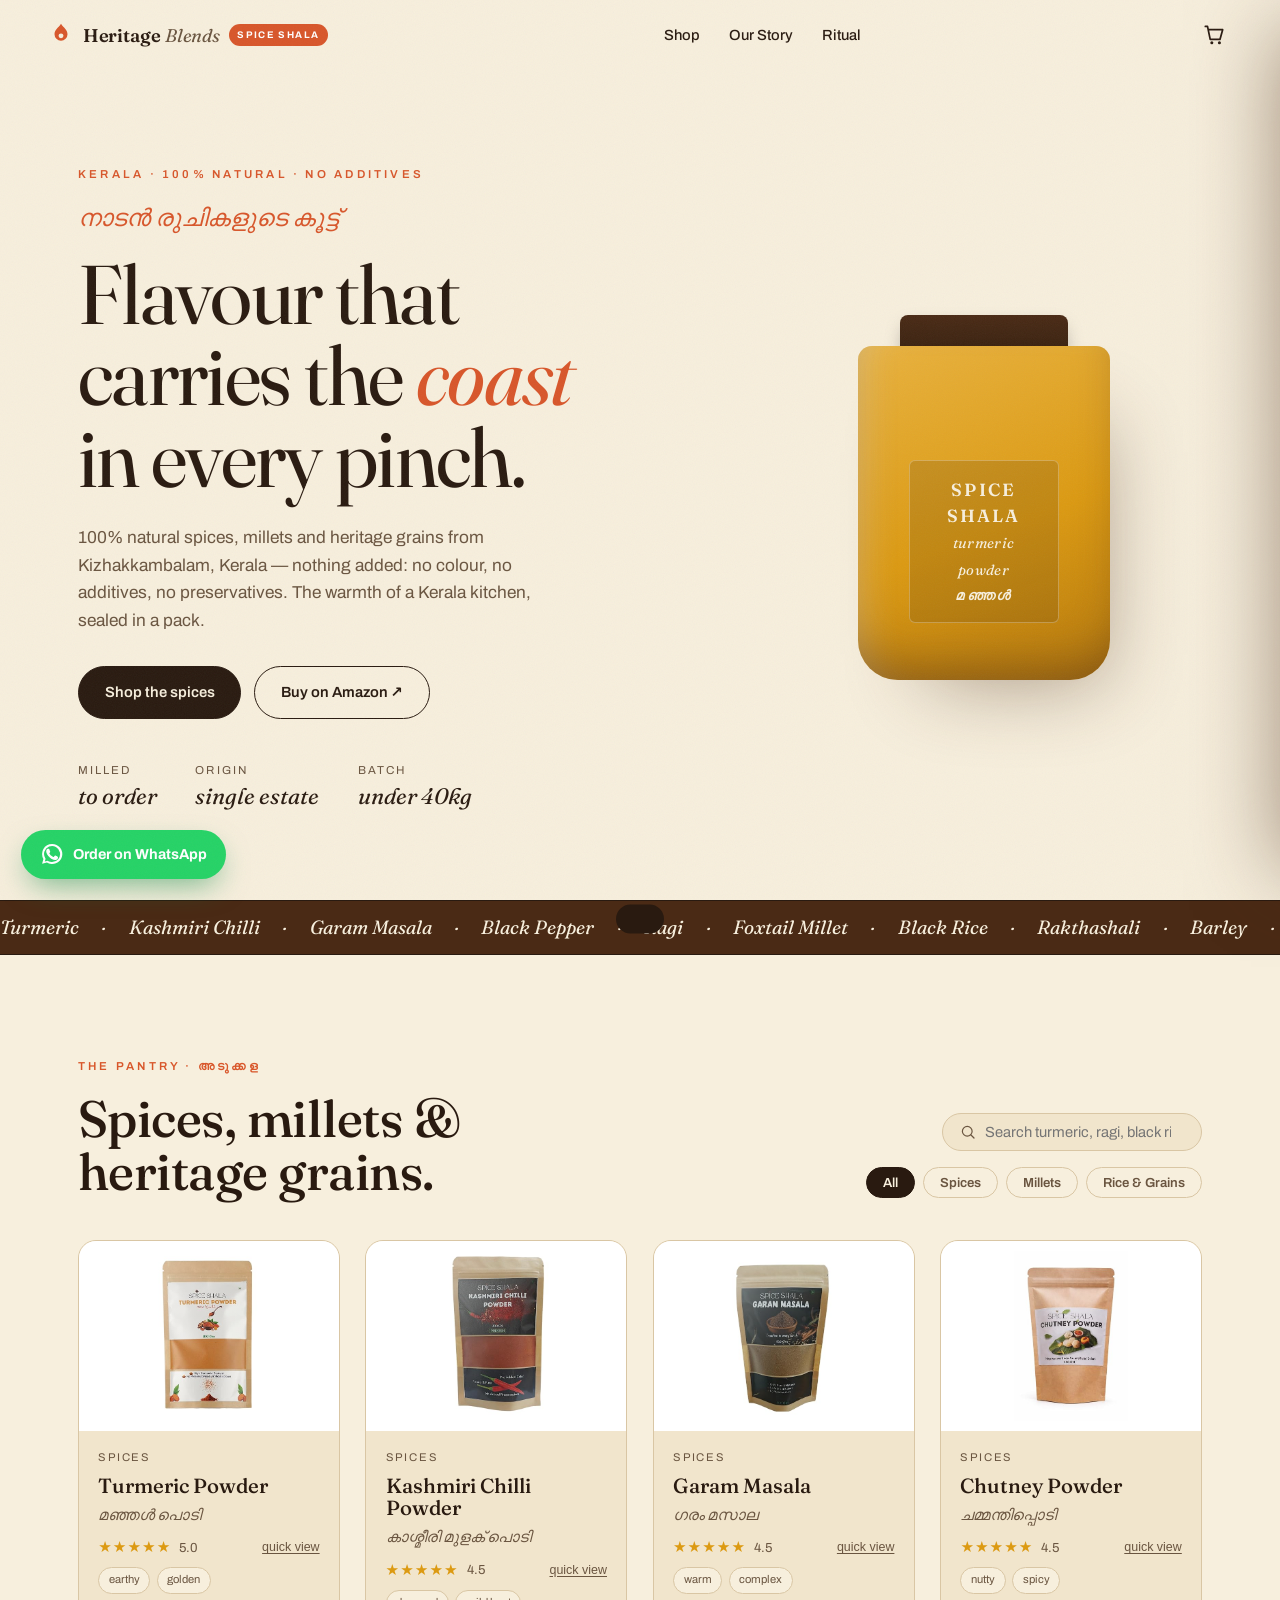
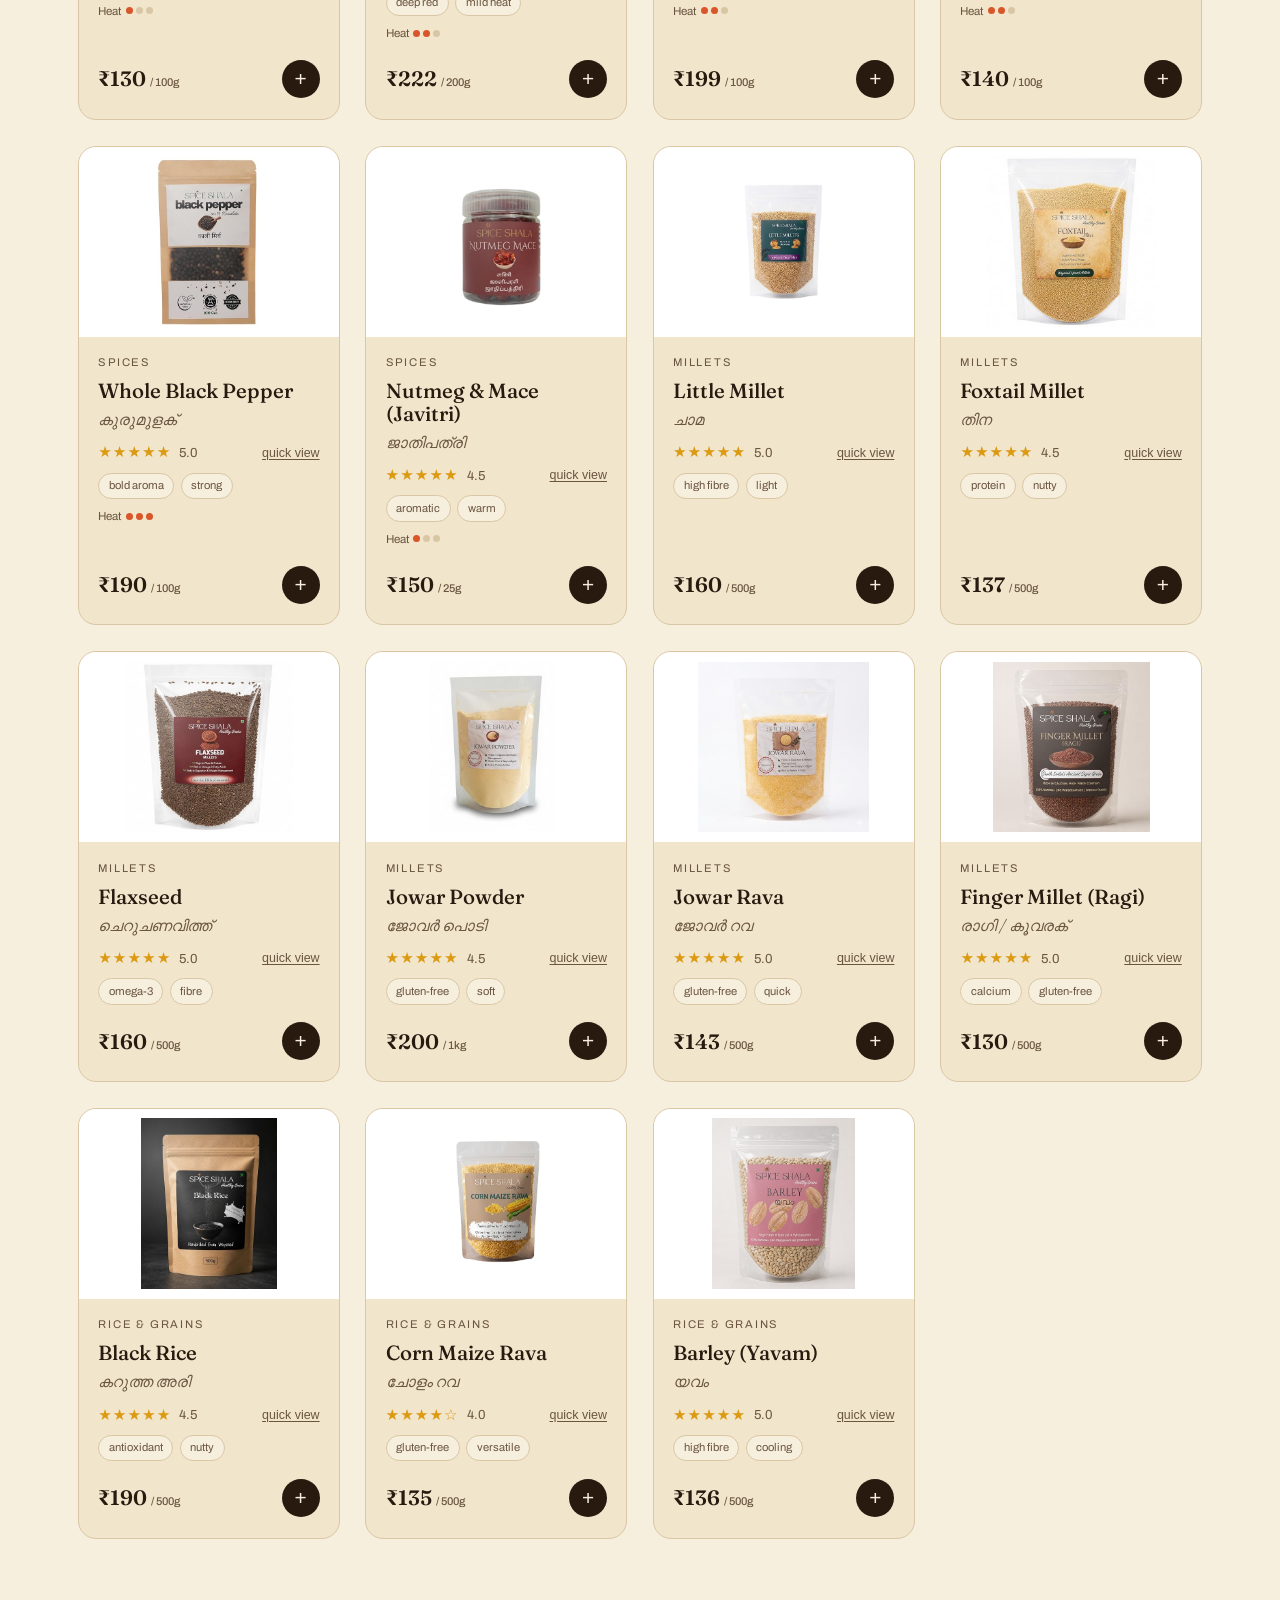
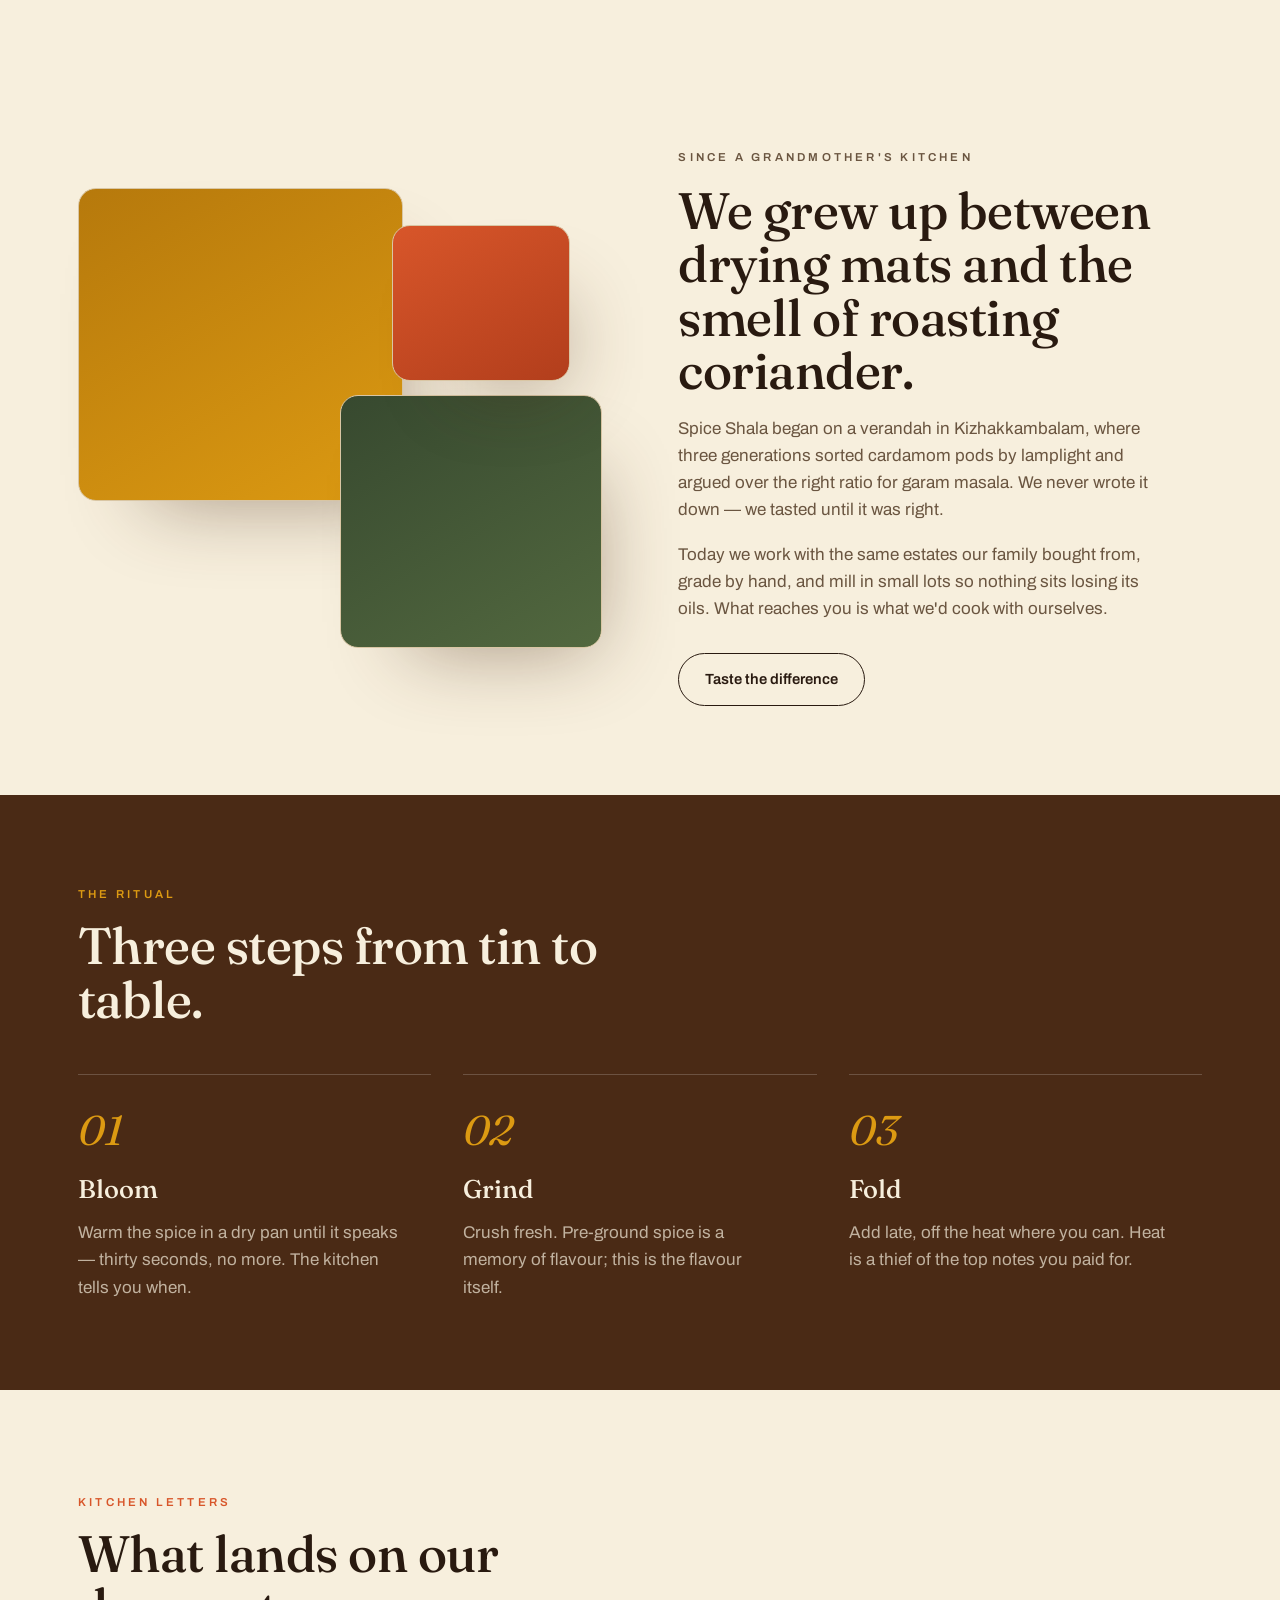
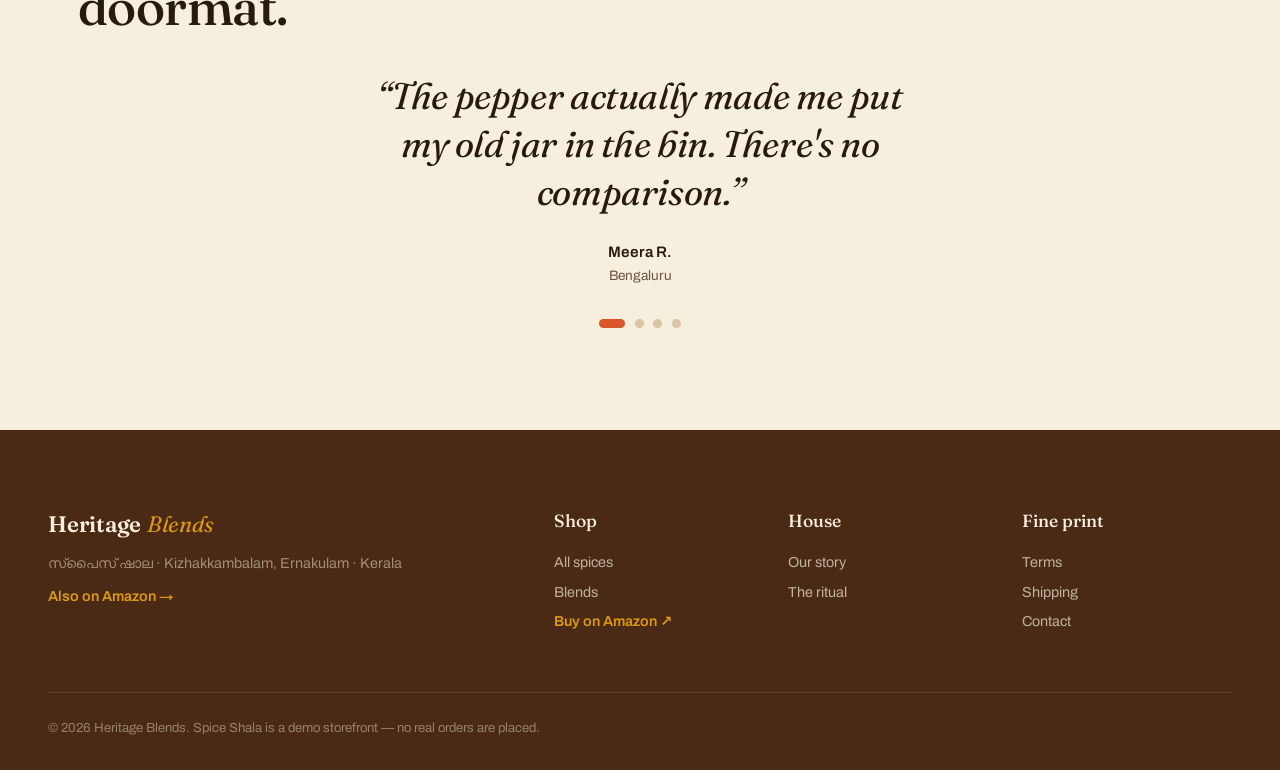
==== index.html @ 7f0c6212 "Spice Shala storefront" ====
<!DOCTYPE html>
<html lang="en">
<head>
<meta charset="UTF-8" />
<meta name="viewport" content="width=device-width, initial-scale=1.0" />
<title>Spice Shala — Kerala Spices · Heritage Blends</title>
<meta name="description" content="Spice Shala, a Heritage Blends brand: small-batch Kerala spices, hand-graded and stone-milled. Cardamom, Malabar pepper, garam masala and more — ground to order." />
<link rel="preconnect" href="https://fonts.googleapis.com" />
<link rel="preconnect" href="https://fonts.gstatic.com" crossorigin />
<link href="https://fonts.googleapis.com/css2?family=Fraunces:ital,opsz,wght@0,9..144,400;0,9..144,500;0,9..144,600;1,9..144,500&family=Archivo:wght@400;500;600;700&display=swap" rel="stylesheet" />
<link rel="stylesheet" href="styles.css" />
</head>
<body>
<div class="grain" aria-hidden="true"></div>

<header class="nav" id="nav">
  <a href="#top" class="brand" aria-label="Heritage Blends home">
    <svg class="brand__mark" viewBox="0 0 32 32" aria-hidden="true"><path d="M16 2c3 5 8 7 8 13a8 8 0 1 1-16 0c0-6 5-8 8-13z" fill="currentColor"/><circle cx="16" cy="17" r="3" fill="var(--cream)"/></svg>
    <span class="brand__name">Heritage<em>Blends</em></span>
    <span class="brand__sub">Spice Shala</span>
  </a>
  <nav class="nav__links" aria-label="Primary">
    <a href="#shop">Shop</a>
    <a href="#story">Our Story</a>
    <a href="#ritual">Ritual</a>
  </nav>
  <button class="cart-btn" id="cartBtn" aria-label="Open cart">
    <svg viewBox="0 0 24 24" aria-hidden="true"><path d="M4 5h2l2.5 12h9L20 8H7" fill="none" stroke="currentColor" stroke-width="1.6" stroke-linejoin="round" stroke-linecap="round"/><circle cx="10" cy="20" r="1.4" fill="currentColor"/><circle cx="17" cy="20" r="1.4" fill="currentColor"/></svg>
    <span class="cart-btn__count" id="cartCount" data-empty="true">0</span>
  </button>
</header>

<main id="top">
  <section class="hero">
    <div class="hero__specks" id="specks" aria-hidden="true"></div>
    <div class="hero__inner">
      <p class="eyebrow reveal">Kerala · 100% natural · no additives</p>
      <p class="hero__ml reveal" lang="ml">നാടൻ രുചികളുടെ കൂട്ട്</p>
      <h1 class="hero__title reveal">
        <span>Flavour that</span>
        <span>carries the <em>coast</em></span>
        <span>in every pinch.</span>
      </h1>
      <p class="hero__lede reveal">100% natural spices, millets and heritage grains from Kizhakkambalam, Kerala — nothing added: no colour, no additives, no preservatives. The warmth of a Kerala kitchen, sealed in a pack.</p>
      <div class="hero__cta reveal">
        <a href="#shop" class="btn btn--solid">Shop the spices</a>
        <a href="https://www.amazon.in/stores/page/A7D6D321-57EE-4AC2-9443-A8E4D26991DD" target="_blank" rel="noopener" class="btn btn--ghost">Buy on Amazon ↗</a>
      </div>
      <dl class="hero__stats reveal">
        <div><dt>Milled</dt><dd>to order</dd></div>
        <div><dt>Origin</dt><dd>single estate</dd></div>
        <div><dt>Batch</dt><dd>under 40kg</dd></div>
      </dl>
    </div>
    <div class="hero__jar reveal" aria-hidden="true">
      <div class="jar">
        <span class="jar__lid"></span>
        <span class="jar__body"></span>
        <span class="jar__label">SPICE SHALA<br><small>turmeric powder</small><span class="jar__ml" lang="ml">മഞ്ഞൾ</span></span>
      </div>
    </div>
  </section>

  <section class="marquee" aria-hidden="true">
    <div class="marquee__track">
      <span>Turmeric</span><span>·</span><span>Kashmiri Chilli</span><span>·</span><span>Garam Masala</span><span>·</span><span>Black Pepper</span><span>·</span><span>Ragi</span><span>·</span><span>Foxtail Millet</span><span>·</span><span>Black Rice</span><span>·</span><span>Rakthashali</span><span>·</span><span>Barley</span><span>·</span>
      <span>Turmeric</span><span>·</span><span>Kashmiri Chilli</span><span>·</span><span>Garam Masala</span><span>·</span><span>Black Pepper</span><span>·</span><span>Ragi</span><span>·</span><span>Foxtail Millet</span><span>·</span><span>Black Rice</span><span>·</span><span>Rakthashali</span><span>·</span><span>Barley</span><span>·</span>
    </div>
  </section>

  <section class="shop" id="shop">
    <div class="shop__head">
      <div class="reveal">
        <p class="eyebrow">The pantry · <span lang="ml">അടുക്കള</span></p>
        <h2 class="section-title">Spices, millets &amp; heritage grains.</h2>
      </div>
      <div class="shop__tools reveal">
        <div class="search">
          <svg viewBox="0 0 24 24" aria-hidden="true"><circle cx="11" cy="11" r="6.5" fill="none" stroke="currentColor" stroke-width="1.6"/><path d="M16 16l4 4" stroke="currentColor" stroke-width="1.6" stroke-linecap="round"/></svg>
          <input type="search" id="search" placeholder="Search turmeric, ragi, black rice…" aria-label="Search spices" />
        </div>
        <div class="filters" id="filters" role="group" aria-label="Filter by type"></div>
      </div>
    </div>
    <div class="grid" id="grid"></div>
    <p class="grid__empty" id="gridEmpty" hidden>No spice by that name — try “pepper”.</p>
  </section>

  <section class="story" id="story">
    <div class="story__art reveal" aria-hidden="true">
      <div class="story__tile t1"></div>
      <div class="story__tile t2"></div>
      <div class="story__tile t3"></div>
    </div>
    <div class="story__copy reveal">
      <p class="eyebrow">Since a grandmother's kitchen</p>
      <h2 class="section-title">We grew up between drying mats and the smell of roasting coriander.</h2>
      <p>Spice Shala began on a verandah in Kizhakkambalam, where three generations sorted cardamom pods by lamplight and argued over the right ratio for garam masala. We never wrote it down — we tasted until it was right.</p>
      <p>Today we work with the same estates our family bought from, grade by hand, and mill in small lots so nothing sits losing its oils. What reaches you is what we'd cook with ourselves.</p>
      <a href="#shop" class="btn btn--ghost">Taste the difference</a>
    </div>
  </section>

  <section class="ritual" id="ritual">
    <div class="ritual__head reveal">
      <p class="eyebrow">The ritual</p>
      <h2 class="section-title">Three steps from tin to table.</h2>
    </div>
    <ol class="ritual__steps">
      <li class="reveal"><span class="ritual__num">01</span><h3>Bloom</h3><p>Warm the spice in a dry pan until it speaks — thirty seconds, no more. The kitchen tells you when.</p></li>
      <li class="reveal"><span class="ritual__num">02</span><h3>Grind</h3><p>Crush fresh. Pre-ground spice is a memory of flavour; this is the flavour itself.</p></li>
      <li class="reveal"><span class="ritual__num">03</span><h3>Fold</h3><p>Add late, off the heat where you can. Heat is a thief of the top notes you paid for.</p></li>
    </ol>
  </section>

  <section class="voices">
    <div class="voices__head reveal"><p class="eyebrow">Kitchen letters</p><h2 class="section-title">What lands on our doormat.</h2></div>
    <div class="voices__track" id="voices" aria-live="polite"></div>
    <div class="voices__dots" id="voiceDots" role="tablist" aria-label="Testimonials"></div>
  </section>

</main>

<footer class="footer">
  <div class="footer__brand">
    <span class="brand__name">Heritage<em>Blends</em></span>
    <p><span lang="ml">സ്പൈസ് ഷാല</span> · Kizhakkambalam, Ernakulam · Kerala</p>
    <a class="footer__amazon" href="https://www.amazon.in/stores/page/A7D6D321-57EE-4AC2-9443-A8E4D26991DD" target="_blank" rel="noopener">Also on Amazon →</a>
  </div>
  <div class="footer__cols">
    <div><h4>Shop</h4><a href="#shop">All spices</a><a href="#shop">Blends</a><a class="footer__amazon" href="https://www.amazon.in/stores/page/A7D6D321-57EE-4AC2-9443-A8E4D26991DD" target="_blank" rel="noopener">Buy on Amazon ↗</a></div>
    <div><h4>House</h4><a href="#story">Our story</a><a href="#ritual">The ritual</a></div>
    <div><h4>Fine print</h4><a href="#">Terms</a><a href="#">Shipping</a><a href="#">Contact</a></div>
  </div>
  <p class="footer__note">© 2026 Heritage Blends. Spice Shala is a demo storefront — no real orders are placed.</p>
</footer>

<aside class="drawer" id="drawer" aria-hidden="true" aria-label="Shopping cart">
  <div class="drawer__head">
    <h2>Your tin</h2>
    <button class="drawer__close" id="drawerClose" aria-label="Close cart">&times;</button>
  </div>
  <div class="drawer__items" id="drawerItems"></div>
  <div class="drawer__empty" id="drawerEmpty">
    <p>Nothing here yet.</p>
    <span>Your spices will gather here.</span>
  </div>
  <div class="drawer__foot" id="drawerFoot">
    <div class="drawer__total"><span>Subtotal</span><strong id="cartTotal">₹0</strong></div>
    <button class="btn btn--solid btn--full" id="checkoutBtn">Checkout</button>
    <p class="drawer__fineprint">Demo only — checkout is disabled.</p>
  </div>
</aside>
<div class="scrim" id="scrim" hidden></div>

<div class="modal" id="modal" aria-hidden="true" role="dialog" aria-modal="true" aria-labelledby="modalName">
  <div class="modal__card" id="modalCard"></div>
</div>

<div class="toast" id="toast" role="status" aria-live="polite"></div>

<script src="shared.js"></script>
<script src="app.js"></script>
</body>
</html>
---- styles.css ----
:root {
  --cream: #f7efdd;
  --cream-2: #f1e5cc;
  --ink: #291a10;
  --ink-soft: #6a5540;
  --turmeric: #dc9a12;
  --saffron: #d8562a;
  --clove: #4a2a15;
  --cardamom: #37492f;
  --line: #d9c6a4;
  --shadow: 30px 40px 80px -40px rgba(74, 42, 21, .45);
  --radius: 18px;
  --maxw: 1220px;
  --sans: "Archivo", system-ui, sans-serif;
  --serif: "Fraunces", Georgia, serif;
}

* { box-sizing: border-box; margin: 0; padding: 0; }
html { scroll-behavior: smooth; }
body {
  background: var(--cream);
  color: var(--ink);
  font-family: var(--sans);
  font-size: clamp(15px, 1vw + 12px, 17px);
  line-height: 1.6;
  overflow-x: hidden;
}
img { max-width: 100%; display: block; }
a { color: inherit; text-decoration: none; }
.sr-only { position: absolute; width: 1px; height: 1px; overflow: hidden; clip: rect(0 0 0 0); }

.grain {
  position: fixed; inset: 0; z-index: 9999; pointer-events: none; opacity: .05;
  background-image: url("data:image/svg+xml,%3Csvg xmlns='http://www.w3.org/2000/svg' width='140' height='140'%3E%3Cfilter id='n'%3E%3CfeTurbulence type='fractalNoise' baseFrequency='.9' numOctaves='3'/%3E%3C/filter%3E%3Crect width='100%25' height='100%25' filter='url(%23n)'/%3E%3C/svg%3E");
}

.eyebrow {
  font-size: .72rem; letter-spacing: .28em; text-transform: uppercase;
  color: var(--saffron); font-weight: 600; margin-bottom: 1rem;
}
.section-title {
  font-family: var(--serif); font-weight: 500;
  font-size: clamp(1.9rem, 4vw, 3.2rem); line-height: 1.04;
  letter-spacing: -.01em; max-width: 16ch;
}

.btn {
  display: inline-flex; align-items: center; justify-content: center; gap: .5rem;
  font-family: var(--sans); font-weight: 600; font-size: .92rem;
  padding: .85rem 1.6rem; border-radius: 100px; cursor: pointer;
  border: 1.5px solid var(--ink); transition: transform .25s, background .25s, color .25s;
}
.btn--solid { background: var(--ink); color: var(--cream); }
.btn--solid:hover { background: var(--clove); transform: translateY(-2px); }
.btn--ghost { background: transparent; color: var(--ink); }
.btn--ghost:hover { background: var(--ink); color: var(--cream); transform: translateY(-2px); }
.btn--full { width: 100%; }

/* nav */
.nav {
  position: fixed; top: 0; left: 0; right: 0; z-index: 100;
  display: flex; align-items: center; justify-content: space-between;
  padding: 1rem clamp(1.1rem, 4vw, 3rem);
  transition: background .4s, box-shadow .4s, padding .4s;
}
.nav.scrolled {
  background: rgba(247, 239, 221, .82); backdrop-filter: blur(12px);
  box-shadow: 0 1px 0 var(--line); padding-top: .7rem; padding-bottom: .7rem;
}
.brand { display: flex; align-items: center; gap: .55rem; color: var(--ink); }
.brand__mark { width: 26px; height: 26px; color: var(--saffron); }
.brand__name { font-family: var(--serif); font-size: 1.15rem; font-weight: 600; letter-spacing: -.01em; }
.brand__name em { font-style: italic; font-weight: 400; color: var(--ink-soft); margin-left: .25em; }
.nav__links { display: flex; gap: 1.8rem; }
.nav__links a { font-size: .92rem; font-weight: 500; position: relative; }
.nav__links a::after {
  content: ""; position: absolute; left: 0; bottom: -4px; height: 1.5px; width: 0;
  background: var(--saffron); transition: width .3s;
}
.nav__links a:hover::after { width: 100%; }
.cart-btn { position: relative; background: none; border: none; cursor: pointer; color: var(--ink); padding: .3rem; }
.cart-btn svg { width: 26px; height: 26px; }
.cart-btn__count {
  position: absolute; top: -4px; right: -6px; min-width: 19px; height: 19px; padding: 0 4px;
  background: var(--saffron); color: #fff; border-radius: 100px;
  font-size: .68rem; font-weight: 700; display: grid; place-items: center;
  transition: transform .3s;
}
.cart-btn__count[data-empty="true"] { transform: scale(0); }

/* hero */
.hero {
  position: relative; min-height: 100vh;
  display: grid; grid-template-columns: 1.2fr .8fr; align-items: center; gap: 2rem;
  max-width: var(--maxw); margin: 0 auto; padding: 8rem clamp(1.1rem, 4vw, 3rem) 3rem;
}
.hero__specks { position: absolute; inset: 0; overflow: hidden; z-index: 0; pointer-events: none; }
.speck { position: absolute; border-radius: 50%; opacity: .5; animation: float linear infinite; }
@keyframes float {
  from { transform: translateY(0) rotate(0); }
  to   { transform: translateY(-120vh) rotate(360deg); }
}
.hero__inner { position: relative; z-index: 1; }
.hero__title {
  font-family: var(--serif); font-weight: 400;
  font-size: clamp(2.6rem, 6.5vw, 5.4rem); line-height: .98; letter-spacing: -.02em;
  margin-bottom: 1.6rem;
}
.hero__title span { display: block; }
.hero__title em { font-style: italic; color: var(--saffron); }
.hero__lede { max-width: 46ch; color: var(--ink-soft); font-size: 1.08rem; margin-bottom: 2rem; }
.hero__cta { display: flex; gap: .8rem; flex-wrap: wrap; margin-bottom: 2.6rem; }
.hero__stats { display: flex; gap: 2.4rem; }
.hero__stats dt { font-size: .72rem; letter-spacing: .18em; text-transform: uppercase; color: var(--ink-soft); }
.hero__stats dd { font-family: var(--serif); font-size: 1.4rem; font-style: italic; }

.hero__jar { position: relative; z-index: 1; display: grid; place-items: center; }
.jar {
  position: relative; width: min(300px, 70vw); height: min(380px, 88vw);
  animation: bob 6s ease-in-out infinite;
}
@keyframes bob { 0%,100% { transform: translateY(0) rotate(-2deg); } 50% { transform: translateY(-16px) rotate(2deg); } }
.jar__body {
  position: absolute; inset: 12% 8% 0; border-radius: 14px 14px 40px 40px;
  background: linear-gradient(160deg, #e9b23e, var(--turmeric) 55%, #b6790c);
  box-shadow: var(--shadow), inset 0 -30px 50px -20px rgba(74,42,21,.5), inset 30px 0 40px -30px #fff6;
}
.jar__lid {
  position: absolute; top: 4%; left: 22%; right: 22%; height: 12%;
  background: linear-gradient(var(--clove), #35200f); border-radius: 8px 8px 4px 4px;
  box-shadow: 0 8px 20px -6px rgba(0,0,0,.4);
}
.jar__label {
  position: absolute; top: 42%; left: 50%; transform: translateX(-50%);
  text-align: center; font-family: var(--serif); font-weight: 600; letter-spacing: .12em;
  color: var(--cream); font-size: 1.1rem; line-height: 1.5;
  background: rgba(41,26,16,.14); padding: 1rem 1.4rem; border-radius: 6px; border: 1px solid #fff4;
}
.jar__label small { font-style: italic; font-weight: 400; letter-spacing: .02em; }

/* marquee */
.marquee { overflow: hidden; border-block: 1.5px solid var(--ink); background: var(--clove); color: var(--cream); padding: .7rem 0; }
.marquee__track { display: flex; gap: 1.4rem; white-space: nowrap; width: max-content; animation: scroll 34s linear infinite; }
.marquee__track span { font-family: var(--serif); font-style: italic; font-size: 1.2rem; }
@keyframes scroll { to { transform: translateX(-50%); } }

/* shop */
.shop { max-width: var(--maxw); margin: 0 auto; padding: clamp(4rem, 8vw, 7rem) clamp(1.1rem, 4vw, 3rem); }
.shop__head { display: flex; justify-content: space-between; align-items: flex-end; gap: 2rem; flex-wrap: wrap; margin-bottom: 2.6rem; }
.shop__tools { display: flex; flex-direction: column; gap: 1rem; align-items: flex-end; }
.search { display: flex; align-items: center; gap: .5rem; background: var(--cream-2); border: 1.5px solid var(--line); border-radius: 100px; padding: .55rem 1rem; }
.search svg { width: 18px; height: 18px; color: var(--ink-soft); }
.search input { background: none; border: none; outline: none; font-family: var(--sans); font-size: .92rem; color: var(--ink); min-width: 200px; }
.filters { display: flex; gap: .5rem; flex-wrap: wrap; }
.chip {
  font-family: var(--sans); font-size: .82rem; font-weight: 600; padding: .45rem 1rem;
  border-radius: 100px; border: 1.5px solid var(--line); background: transparent; color: var(--ink-soft);
  cursor: pointer; transition: all .2s;
}
.chip:hover { border-color: var(--ink); color: var(--ink); }
.chip.active { background: var(--ink); border-color: var(--ink); color: var(--cream); }

.grid { display: grid; grid-template-columns: repeat(auto-fill, minmax(250px, 1fr)); gap: 1.6rem; }
.card {
  position: relative; background: var(--cream-2); border: 1.5px solid var(--line); border-radius: var(--radius);
  overflow: hidden; display: flex; flex-direction: column; transition: transform .3s, box-shadow .3s, border-color .3s;
}
.card:hover { transform: translateY(-6px); box-shadow: var(--shadow); border-color: var(--turmeric); }
.card__art { height: 190px; position: relative; cursor: pointer; overflow: hidden; }
.card__art::after {
  content: ""; position: absolute; inset: 0;
  background: radial-gradient(circle at 30% 25%, #ffffff55, transparent 45%);
}
.card__glyph { position: absolute; inset: 0; display: grid; place-items: center; font-family: var(--serif); font-style: italic; font-size: 3.4rem; color: #ffffffcc; text-shadow: 0 2px 8px rgba(0,0,0,.25); }
.card__body { padding: 1.1rem 1.2rem 1.3rem; display: flex; flex-direction: column; gap: .5rem; flex: 1; }
.card__type { font-size: .7rem; letter-spacing: .16em; text-transform: uppercase; color: var(--ink-soft); }
.card__name { font-family: var(--serif); font-size: 1.28rem; font-weight: 500; line-height: 1.1; color: var(--ink); transition: color .2s; }
.card__name:hover { color: var(--saffron); }
.card__rating { display: flex; align-items: center; gap: .5rem; font-size: .82rem; color: var(--ink-soft); }
.stars { color: var(--turmeric); letter-spacing: 1px; font-size: .95rem; }
.card__quick { background: none; border: none; color: var(--ink-soft); font-size: .78rem; cursor: pointer; text-decoration: underline; text-underline-offset: 2px; padding: 0; margin-left: auto; }
.card__quick:hover { color: var(--saffron); }
.card__tags { display: flex; gap: .4rem; flex-wrap: wrap; }
.tag { font-size: .7rem; background: var(--cream); border: 1px solid var(--line); border-radius: 100px; padding: .2rem .6rem; color: var(--ink-soft); }
.heat { display: flex; align-items: center; gap: .3rem; font-size: .72rem; color: var(--ink-soft); }
.heat__dots { display: flex; gap: 3px; }
.heat__dot { width: 7px; height: 7px; border-radius: 50%; background: var(--line); }
.heat__dot.on { background: var(--saffron); }
.card__foot { margin-top: auto; display: flex; align-items: center; justify-content: space-between; padding-top: .6rem; }
.card__price { font-family: var(--serif); font-size: 1.3rem; font-weight: 600; }
.card__price small { font-size: .7rem; font-family: var(--sans); color: var(--ink-soft); font-weight: 500; }
.card__add {
  background: var(--ink); color: var(--cream); border: none; border-radius: 100px;
  width: 38px; height: 38px; font-size: 1.3rem; cursor: pointer; display: grid; place-items: center;
  transition: transform .2s, background .2s;
}
.card__add:hover { background: var(--saffron); transform: rotate(90deg); }
.grid__empty { text-align: center; padding: 3rem; font-family: var(--serif); font-style: italic; font-size: 1.4rem; color: var(--ink-soft); }

/* story */
.story { max-width: var(--maxw); margin: 0 auto; padding: clamp(3rem, 7vw, 6rem) clamp(1.1rem, 4vw, 3rem); display: grid; grid-template-columns: 1fr 1fr; gap: clamp(2rem, 6vw, 5rem); align-items: center; }
.story__art { position: relative; height: 460px; }
.story__tile { position: absolute; border-radius: var(--radius); box-shadow: var(--shadow); border: 1.5px solid var(--line); }
.story__tile.t1 { width: 62%; height: 68%; top: 0; left: 0; background: linear-gradient(150deg, #b6790c, var(--turmeric)); }
.story__tile.t2 { width: 50%; height: 55%; bottom: 0; right: 0; background: linear-gradient(150deg, var(--cardamom), #52683f); z-index: 2; }
.story__tile.t3 { width: 34%; height: 34%; top: 8%; right: 6%; background: linear-gradient(150deg, var(--saffron), #b23e1c); z-index: 3; }
.story__copy p { color: var(--ink-soft); margin: 1.1rem 0; max-width: 48ch; }
.story__copy .section-title { max-width: 20ch; }
.story__copy .btn { margin-top: .8rem; }

/* ritual */
.ritual { background: var(--clove); color: var(--cream); }
.ritual__head { max-width: var(--maxw); margin: 0 auto; padding: clamp(3.5rem, 7vw, 6rem) clamp(1.1rem, 4vw, 3rem) 1rem; }
.ritual__head .eyebrow { color: var(--turmeric); }
.ritual__head .section-title { color: var(--cream); }
.ritual__steps { max-width: var(--maxw); margin: 0 auto; padding: 2rem clamp(1.1rem, 4vw, 3rem) clamp(3.5rem, 7vw, 6rem); display: grid; grid-template-columns: repeat(3, 1fr); gap: 2rem; list-style: none; }
.ritual__steps li { border-top: 1.5px solid #ffffff30; padding-top: 1.4rem; }
.ritual__num { font-family: var(--serif); font-style: italic; font-size: 2.6rem; color: var(--turmeric); }
.ritual__steps h3 { font-family: var(--serif); font-size: 1.6rem; font-weight: 500; margin: .3rem 0 .6rem; }
.ritual__steps p { color: #f7efddb0; max-width: 32ch; }

/* voices */
.voices { max-width: var(--maxw); margin: 0 auto; padding: clamp(4rem, 8vw, 7rem) clamp(1.1rem, 4vw, 3rem); overflow: hidden; }
.voices__head { margin-bottom: 2.4rem; }
.voices__track { display: flex; transition: transform .6s cubic-bezier(.6,0,.2,1); }
.voice { min-width: 100%; padding: 0 clamp(0, 8vw, 4rem); text-align: center; }
.voice blockquote { font-family: var(--serif); font-style: italic; font-size: clamp(1.4rem, 3.2vw, 2.3rem); line-height: 1.3; letter-spacing: -.01em; max-width: 24ch; margin: 0 auto 1.4rem; }
.voice cite { font-style: normal; font-weight: 600; font-size: .95rem; }
.voice cite span { display: block; color: var(--ink-soft); font-weight: 400; font-size: .85rem; }
.voices__dots { display: flex; justify-content: center; gap: .6rem; margin-top: 2rem; }
.vdot { width: 9px; height: 9px; border-radius: 50%; border: none; background: var(--line); cursor: pointer; transition: all .3s; padding: 0; }
.vdot.active { background: var(--saffron); width: 26px; border-radius: 100px; }

/* letter */
.letter { max-width: var(--maxw); margin: 0 auto clamp(3rem,7vw,6rem); padding: 0 clamp(1.1rem, 4vw, 3rem); }
.letter__inner { background: linear-gradient(150deg, var(--cardamom), #2b3a24); color: var(--cream); border-radius: 26px; padding: clamp(2.4rem, 6vw, 4.5rem); text-align: center; box-shadow: var(--shadow); }
.letter__inner .eyebrow { color: var(--turmeric); }
.letter__inner .section-title { color: var(--cream); max-width: 20ch; margin: 0 auto; }
.letter__inner > p { color: #f7efddc0; max-width: 46ch; margin: 1rem auto 2rem; }
.letter__form { display: flex; gap: .6rem; max-width: 480px; margin: 0 auto; flex-wrap: wrap; justify-content: center; }
.letter__form input { flex: 1; min-width: 220px; background: #ffffff14; border: 1.5px solid #ffffff40; border-radius: 100px; padding: .85rem 1.3rem; color: var(--cream); font-family: var(--sans); font-size: .95rem; outline: none; transition: border-color .2s; }
.letter__form input::placeholder { color: #f7efdd80; }
.letter__form input:focus { border-color: var(--turmeric); }
.letter__form input.invalid { border-color: #ff8a6b; }
.letter__form .btn--solid { background: var(--turmeric); border-color: var(--turmeric); color: var(--clove); }
.letter__form .btn--solid:hover { background: var(--cream); border-color: var(--cream); }
.letter__msg { flex-basis: 100%; font-size: .85rem; min-height: 1.2em; margin-top: .3rem; }
.letter__msg.ok { color: #a7d99a; }
.letter__msg.err { color: #ff9d80; }

/* footer */
.footer { background: var(--clove); color: var(--cream); padding: clamp(3rem,6vw,5rem) clamp(1.1rem,4vw,3rem) 2rem; display: grid; grid-template-columns: 1.4fr 2fr; gap: 2rem; max-width: 100%; }
.footer__brand .brand__name { color: var(--cream); font-size: 1.4rem; }
.footer__brand .brand__name em { color: var(--turmeric); }
.footer__brand p { color: #f7efdd80; margin-top: .6rem; font-size: .9rem; }
.footer__cols { display: grid; grid-template-columns: repeat(3, 1fr); gap: 1.5rem; }
.footer__cols h4 { font-family: var(--serif); font-weight: 500; font-size: 1.1rem; margin-bottom: .8rem; }
.footer__cols a { display: block; color: #f7efddb0; font-size: .9rem; padding: .2rem 0; transition: color .2s; }
.footer__cols a:hover { color: var(--turmeric); }
.footer__note { grid-column: 1 / -1; border-top: 1px solid #ffffff20; margin-top: 1.5rem; padding-top: 1.5rem; font-size: .82rem; color: #f7efdd70; }

/* drawer + modal */
.scrim { position: fixed; inset: 0; background: rgba(41,26,16,.5); z-index: 200; opacity: 0; animation: fade .3s forwards; }
@keyframes fade { to { opacity: 1; } }
.drawer {
  position: fixed; top: 0; right: 0; bottom: 0; width: min(420px, 92vw); z-index: 300;
  background: var(--cream); box-shadow: -30px 0 80px -30px rgba(74,42,21,.5);
  transform: translateX(100%); transition: transform .4s cubic-bezier(.6,0,.2,1);
  display: flex; flex-direction: column;
}
.drawer.open { transform: translateX(0); }
.drawer__head { display: flex; justify-content: space-between; align-items: center; padding: 1.6rem; border-bottom: 1.5px solid var(--line); }
.drawer__head h2 { font-family: var(--serif); font-weight: 500; font-size: 1.5rem; }
.drawer__close { background: none; border: none; font-size: 2rem; line-height: 1; cursor: pointer; color: var(--ink); }
.drawer__items { flex: 1; overflow-y: auto; padding: 1rem 1.6rem; display: flex; flex-direction: column; gap: 1rem; }
.line { display: grid; grid-template-columns: 56px 1fr auto; gap: .9rem; align-items: center; }
.line__art { width: 56px; height: 56px; border-radius: 12px; }
.line__name { font-family: var(--serif); font-size: 1.05rem; font-weight: 500; }
.line__price { font-size: .82rem; color: var(--ink-soft); }
.line__qty { display: flex; align-items: center; gap: .5rem; margin-top: .3rem; }
.line__qty button { width: 24px; height: 24px; border-radius: 50%; border: 1.5px solid var(--line); background: none; cursor: pointer; font-size: 1rem; line-height: 1; color: var(--ink); display: grid; place-items: center; }
.line__qty button:hover { border-color: var(--ink); }
.line__qty span { min-width: 20px; text-align: center; font-weight: 600; font-size: .9rem; }
.line__sum { font-family: var(--serif); font-weight: 600; }
.line__rm { background: none; border: none; color: var(--ink-soft); font-size: .75rem; cursor: pointer; text-decoration: underline; padding: 0; margin-top: .3rem; }
.line__rm:hover { color: var(--saffron); }
.drawer__empty { flex: 1; display: grid; place-content: center; text-align: center; gap: .4rem; }
.drawer__empty p { font-family: var(--serif); font-style: italic; font-size: 1.4rem; }
.drawer__empty span { color: var(--ink-soft); font-size: .9rem; }
.drawer__foot { padding: 1.4rem 1.6rem; border-top: 1.5px solid var(--line); }
.drawer__total { display: flex; justify-content: space-between; align-items: baseline; margin-bottom: 1rem; }
.drawer__total strong { font-family: var(--serif); font-size: 1.6rem; }
.drawer__fineprint { text-align: center; font-size: .75rem; color: var(--ink-soft); margin-top: .6rem; }

.modal { position: fixed; inset: 0; z-index: 400; display: grid; place-items: center; padding: 1.5rem; opacity: 0; pointer-events: none; transition: opacity .3s; background: rgba(41,26,16,.5); }
.modal.open { opacity: 1; pointer-events: auto; }
.modal__card { background: var(--cream); border-radius: 24px; max-width: 720px; width: 100%; overflow: hidden; display: grid; grid-template-columns: 1fr 1fr; box-shadow: var(--shadow); transform: scale(.94); transition: transform .3s; max-height: 90vh; }
.modal.open .modal__card { transform: scale(1); }
.modal__art { position: relative; min-height: 320px; }
.modal__glyph { position: absolute; inset: 0; display: grid; place-items: center; font-family: var(--serif); font-style: italic; font-size: 5rem; color: #ffffffcc; }
.modal__body { padding: 2rem; display: flex; flex-direction: column; gap: .8rem; overflow-y: auto; }
.modal__close { position: absolute; top: 1rem; right: 1rem; background: var(--cream); border: none; width: 34px; height: 34px; border-radius: 50%; font-size: 1.3rem; cursor: pointer; z-index: 2; }
.modal__type { font-size: .7rem; letter-spacing: .16em; text-transform: uppercase; color: var(--saffron); }
.modal__name { font-family: var(--serif); font-size: 2rem; font-weight: 500; line-height: 1; }
.modal__desc { color: var(--ink-soft); }
.modal__price { font-family: var(--serif); font-size: 1.8rem; font-weight: 600; }
.modal__price small { font-size: .8rem; font-family: var(--sans); color: var(--ink-soft); }

.toast { position: fixed; bottom: 1.5rem; left: 50%; transform: translate(-50%, 200%); z-index: 500; background: var(--ink); color: var(--cream); padding: .9rem 1.5rem; border-radius: 100px; font-weight: 600; font-size: .9rem; box-shadow: var(--shadow); transition: transform .4s cubic-bezier(.6,0,.2,1); }
.toast.show { transform: translate(-50%, 0); }

/* reveal */
.reveal { opacity: 0; transform: translateY(28px); transition: opacity .7s ease, transform .7s cubic-bezier(.2,.7,.3,1); }
.reveal.in { opacity: 1; transform: none; }

/* responsive */
@media (max-width: 860px) {
  .nav__links { display: none; }
  .hero { grid-template-columns: 1fr; min-height: auto; padding-top: 7rem; text-align: left; }
  .hero__jar { display: none; }
  .story { grid-template-columns: 1fr; }
  .story__art { height: 340px; }
  .ritual__steps { grid-template-columns: 1fr; }
  .footer { grid-template-columns: 1fr; }
  .modal__card { grid-template-columns: 1fr; }
  .modal__art { min-height: 180px; }
  .shop__head { flex-direction: column; align-items: flex-start; }
  .shop__tools { align-items: flex-start; width: 100%; }
}
@media (prefers-reduced-motion: reduce) {
  *, *::before, *::after { animation-duration: .001s !important; transition-duration: .05s !important; }
  .reveal { opacity: 1; transform: none; }
}

/* modal actions */
.modal__actions { display: flex; gap: .6rem; flex-wrap: wrap; margin-top: .4rem; }
.modal__actions .btn { padding: .7rem 1.2rem; font-size: .85rem; }

/* ---- product detail page ---- */
.pdp { max-width: var(--maxw); margin: 0 auto; padding: 7rem clamp(1.1rem, 4vw, 3rem) 2rem; }
.crumbs { display: flex; gap: .5rem; font-size: .82rem; color: var(--ink-soft); margin-bottom: 2rem; flex-wrap: wrap; }
.crumbs a:hover { color: var(--saffron); }
.crumbs span { color: var(--ink); }
.pdp__main { display: grid; grid-template-columns: 1fr 1fr; gap: clamp(2rem, 5vw, 4rem); align-items: start; }
.pdp__art { position: relative; border-radius: 24px; aspect-ratio: 4/5; box-shadow: var(--shadow); overflow: hidden; position: sticky; top: 6rem; }
.pdp__art .card__glyph { font-size: 7rem; }
.pdp__badge { position: absolute; top: 1rem; left: 1rem; background: var(--cream); color: var(--ink); font-size: .7rem; letter-spacing: .14em; text-transform: uppercase; padding: .4rem .9rem; border-radius: 100px; font-weight: 600; }
.pdp__info .card__type { color: var(--saffron); }
.pdp__name { font-family: var(--serif); font-weight: 500; font-size: clamp(2rem, 4.5vw, 3.2rem); line-height: 1; letter-spacing: -.01em; margin: .4rem 0 .8rem; }
.pdp__rating { display: flex; align-items: center; gap: .6rem; margin-bottom: 1.2rem; }
.pdp__rating a { text-decoration: underline; text-underline-offset: 2px; color: var(--ink-soft); font-size: .85rem; }
.pdp__rating a:hover { color: var(--saffron); }
.pdp__price { font-family: var(--serif); font-size: 2rem; font-weight: 600; margin-bottom: 1.2rem; }
.pdp__price small { font-size: .85rem; font-family: var(--sans); color: var(--ink-soft); font-weight: 500; }
.pdp__desc { color: var(--ink-soft); font-size: 1.08rem; margin-bottom: 1.4rem; max-width: 52ch; }
.pdp__meta { border-top: 1.5px solid var(--line); border-bottom: 1.5px solid var(--line); padding: 1.2rem 0; margin-bottom: 1.6rem; display: grid; gap: .7rem; }
.pdp__meta div { display: grid; grid-template-columns: 130px 1fr; gap: 1rem; font-size: .92rem; }
.pdp__meta dt { color: var(--ink-soft); text-transform: uppercase; letter-spacing: .1em; font-size: .72rem; align-self: center; }
.pdp__buy { display: flex; gap: .8rem; align-items: center; flex-wrap: wrap; }
.stepper { display: flex; align-items: center; gap: 1rem; border: 1.5px solid var(--ink); border-radius: 100px; padding: .5rem 1rem; }
.stepper button { background: none; border: none; font-size: 1.3rem; cursor: pointer; line-height: 1; color: var(--ink); }
.stepper span { min-width: 20px; text-align: center; font-weight: 600; }

/* reviews */
.reviews { max-width: var(--maxw); margin: 0 auto; padding: clamp(3rem, 6vw, 5rem) clamp(1.1rem, 4vw, 3rem); }
.reviews__top { display: grid; grid-template-columns: 260px 1fr; gap: clamp(2rem, 5vw, 4rem); align-items: start; border-top: 1.5px solid var(--line); padding-top: 2.6rem; }
.reviews__summary { text-align: center; background: var(--cream-2); border: 1.5px solid var(--line); border-radius: 20px; padding: 2rem 1.5rem; position: sticky; top: 6rem; }
.reviews__avg { font-family: var(--serif); font-size: 3.6rem; font-weight: 600; line-height: 1; }
.reviews__summary .stars { font-size: 1.3rem; }
.reviews__count { color: var(--ink-soft); font-size: .9rem; margin-top: .5rem; }
.reviews__list { display: flex; flex-direction: column; gap: 1.6rem; }
.review { border-bottom: 1px solid var(--line); padding-bottom: 1.6rem; }
.review__head { display: flex; align-items: center; justify-content: space-between; gap: 1rem; margin-bottom: .5rem; flex-wrap: wrap; }
.review__who { font-weight: 700; }
.review__who .stars { font-size: .9rem; margin-left: .5rem; }
.review__date { color: var(--ink-soft); font-size: .8rem; }
.review__text { color: var(--ink-soft); }
.review__new { display: inline-block; background: var(--turmeric); color: var(--clove); font-size: .65rem; font-weight: 700; letter-spacing: .1em; text-transform: uppercase; padding: .15rem .5rem; border-radius: 100px; margin-left: .5rem; }

/* review form */
.rform { margin-top: 2.4rem; background: var(--cream-2); border: 1.5px solid var(--line); border-radius: 20px; padding: clamp(1.4rem, 3vw, 2.2rem); }
.rform h3 { font-family: var(--serif); font-weight: 500; font-size: 1.5rem; margin-bottom: 1.2rem; }
.rform label { display: block; font-size: .78rem; text-transform: uppercase; letter-spacing: .1em; color: var(--ink-soft); margin-bottom: .4rem; }
.rform input, .rform textarea { width: 100%; background: var(--cream); border: 1.5px solid var(--line); border-radius: 12px; padding: .8rem 1rem; font-family: var(--sans); font-size: .95rem; color: var(--ink); outline: none; transition: border-color .2s; }
.rform input:focus, .rform textarea:focus { border-color: var(--turmeric); }
.rform input.invalid, .rform textarea.invalid { border-color: var(--saffron); }
.rform textarea { resize: vertical; min-height: 90px; }
.rform__row { margin-bottom: 1.1rem; }
.star-pick { display: inline-flex; flex-direction: row-reverse; gap: .2rem; font-size: 1.8rem; }
.star-pick input { position: absolute; opacity: 0; width: 0; height: 0; }
.star-pick label { color: var(--line); cursor: pointer; margin: 0; font-size: 1.8rem; line-height: 1; transition: color .15s; }
.star-pick label::before { content: "★"; }
.star-pick input:checked ~ label,
.star-pick label:hover, .star-pick label:hover ~ label { color: var(--turmeric); }
.rform__msg { min-height: 1.2em; font-size: .88rem; margin-top: .6rem; }
.rform__msg.ok { color: var(--cardamom); }
.rform__msg.err { color: var(--saffron); }

/* related */
.related { max-width: var(--maxw); margin: 0 auto; padding: 0 clamp(1.1rem, 4vw, 3rem) clamp(3rem, 6vw, 5rem); }
.related h2 { font-family: var(--serif); font-weight: 500; font-size: 1.8rem; margin-bottom: 1.6rem; }
.related .grid { grid-template-columns: repeat(auto-fill, minmax(220px, 1fr)); }

@media (max-width: 860px) {
  .pdp__main { grid-template-columns: 1fr; }
  .pdp__art { position: relative; top: 0; aspect-ratio: 16/10; }
  .reviews__top { grid-template-columns: 1fr; }
  .reviews__summary { position: relative; top: 0; }
  .pdp__meta div { grid-template-columns: 110px 1fr; }
}

/* brand lockup: umbrella + sub-brand */
.brand__sub { font-size: .6rem; letter-spacing: .14em; text-transform: uppercase; background: var(--saffron); color: #fff; padding: .22rem .55rem; border-radius: 100px; font-weight: 700; }
@media (max-width: 560px) { .brand__sub { display: none; } }

/* amazon links */
.footer__amazon { color: var(--turmeric) !important; font-weight: 600; }
.footer__amazon:hover { color: var(--cream) !important; }
.footer__brand .footer__amazon { display: inline-block; margin-top: .6rem; font-size: .9rem; }

/* malayalam accents */
.card__ml { font-family: var(--serif); font-style: italic; font-size: .95rem; color: var(--ink-soft); margin-top: -.15rem; }
.pdp__ml { font-family: var(--serif); font-style: italic; font-size: 1.4rem; color: var(--saffron); margin: .1rem 0 .8rem; }
.modal__body .card__ml { font-size: 1.05rem; color: var(--saffron); }
.hero__ml { font-family: var(--serif); font-style: italic; font-size: clamp(1.1rem, 2vw, 1.5rem); color: var(--saffron); margin-bottom: 1rem; }
.jar__ml { display: block; font-size: .85rem; font-style: italic; margin-top: .2rem; }

/* real product photos */
.card__art { background: #fff; }
.card__img { width: 100%; height: 100%; object-fit: contain; padding: .6rem; transition: transform .4s ease; }
.card:hover .card__img { transform: scale(1.05); }
.pdp__art { background: #fff; }
.pdp__img { width: 100%; height: 100%; object-fit: contain; padding: 1.5rem; }
.modal__art { background: #fff; }
.modal__img { width: 100%; height: 100%; object-fit: contain; padding: 1rem; }
.line__art { background: #fff; }
.line__art { background-size: contain !important; background-repeat: no-repeat; background-position: center; }
.pdp__amazon { display: inline-block; margin-top: .3rem; color: var(--saffron); font-weight: 600; font-size: .9rem; text-decoration: underline; text-underline-offset: 3px; }
.pdp__amazon:hover { color: var(--clove); }

/* whatsapp order */
:root { --wa: #25d366; --wa-dark: #128c4b; }
.wa-btn { background: var(--wa); border-color: var(--wa); color: #fff; }
.wa-btn:hover { background: var(--wa-dark); border-color: var(--wa-dark); color: #fff; transform: translateY(-2px); }
.wa-btn svg { width: 20px; height: 20px; }
.drawer__foot .wa-btn { margin-top: .7rem; }
.pdp__wa { margin-top: .8rem; }
.wa-fab {
  position: fixed; bottom: 1.3rem; left: 1.3rem; z-index: 150;
  display: inline-flex; align-items: center; gap: .55rem;
  background: var(--wa); color: #fff; font-family: var(--sans); font-weight: 700; font-size: .9rem;
  padding: .8rem 1.2rem; border-radius: 100px; box-shadow: 0 12px 30px -8px rgba(18,140,75,.6);
  transition: transform .25s, box-shadow .25s;
}
.wa-fab svg { width: 24px; height: 24px; }
.wa-fab:hover { transform: translateY(-3px) scale(1.03); box-shadow: 0 18px 40px -10px rgba(18,140,75,.7); color: #fff; }
@media (max-width: 560px) {
  .wa-fab span { display: none; }
  .wa-fab { padding: .9rem; }
}
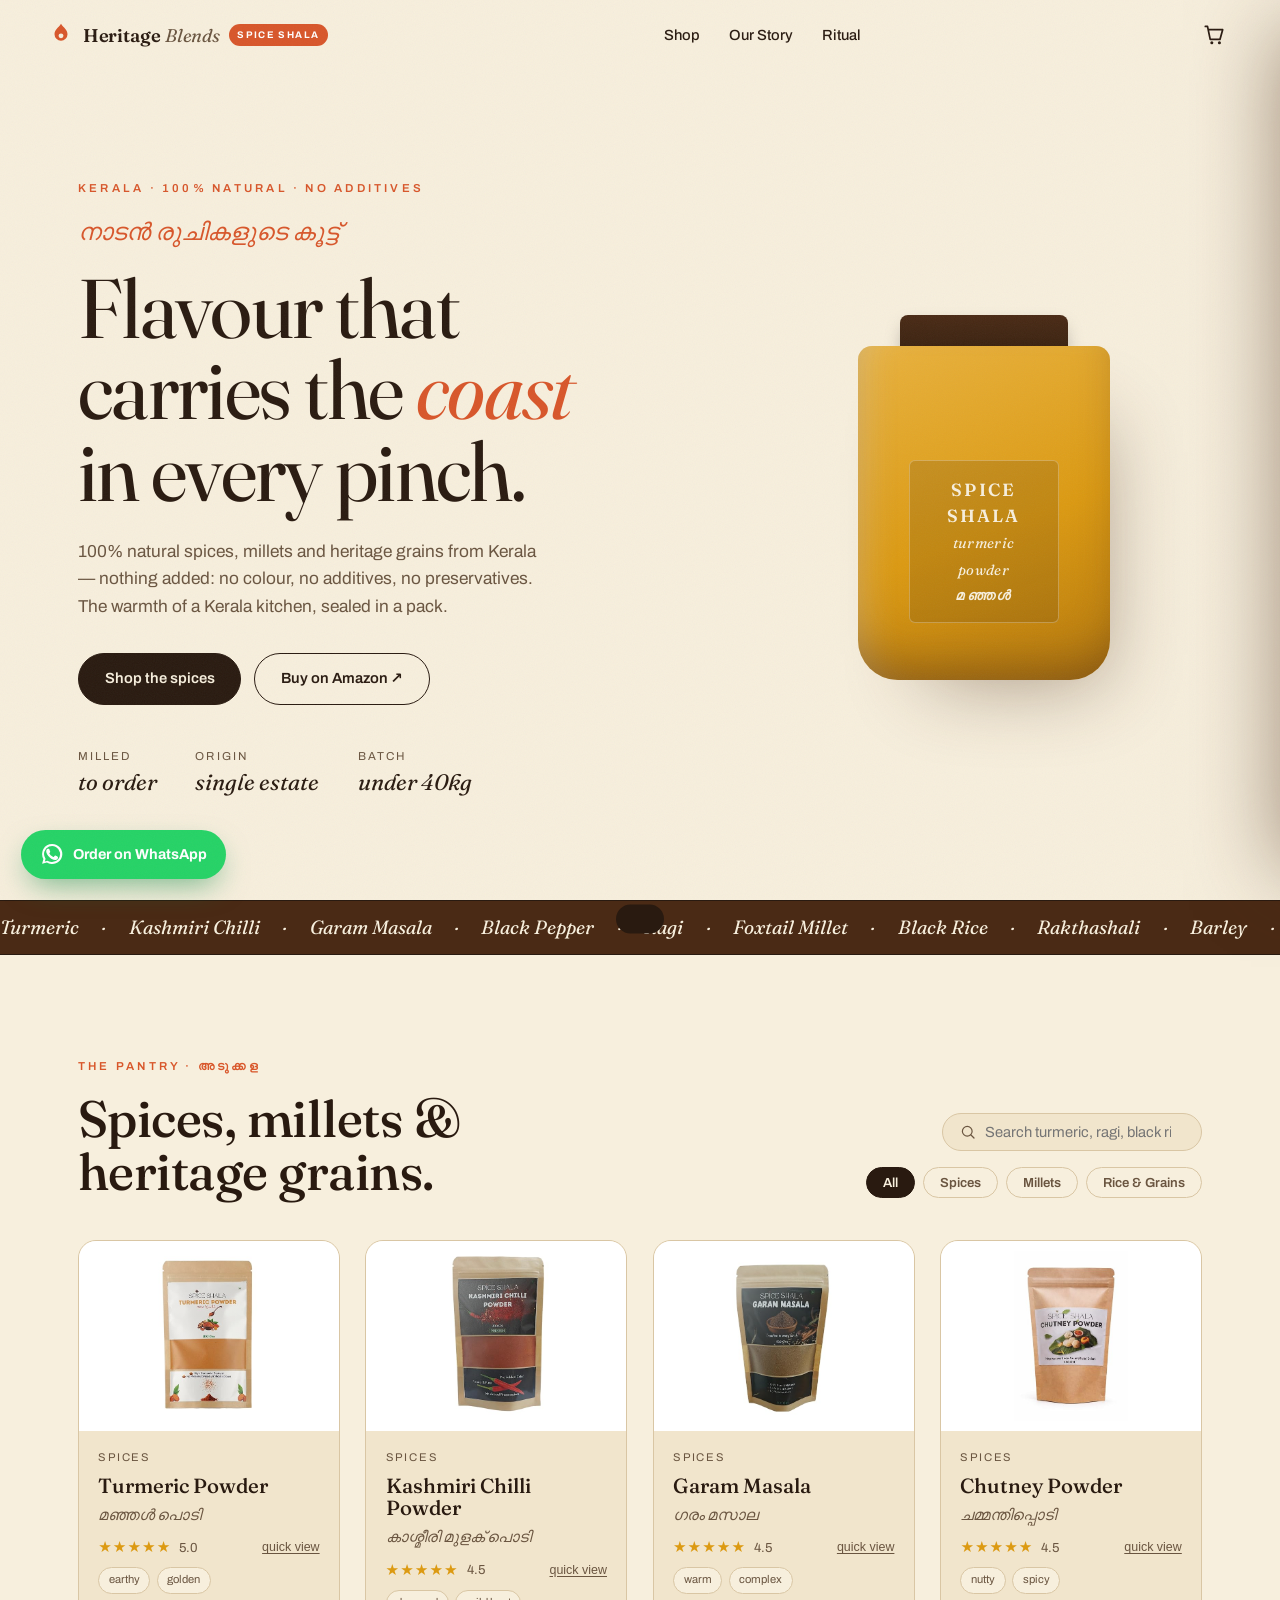
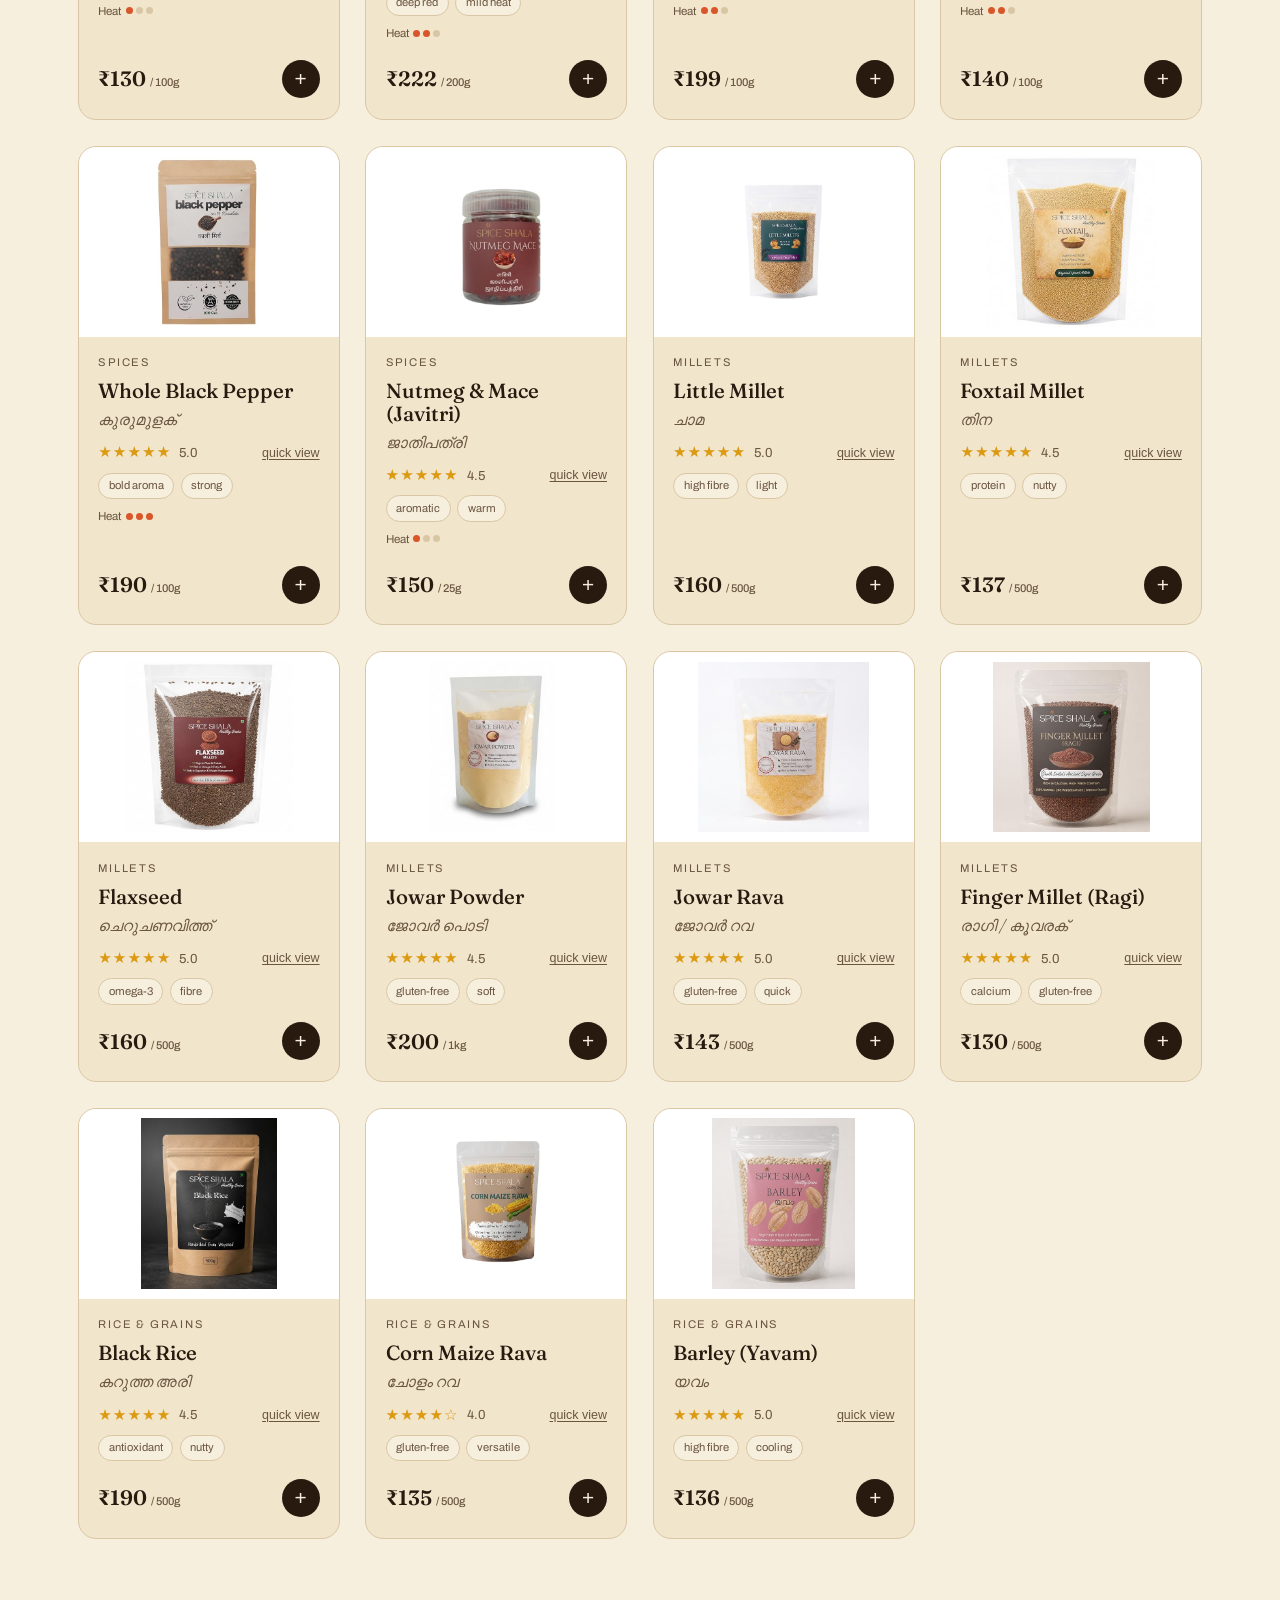
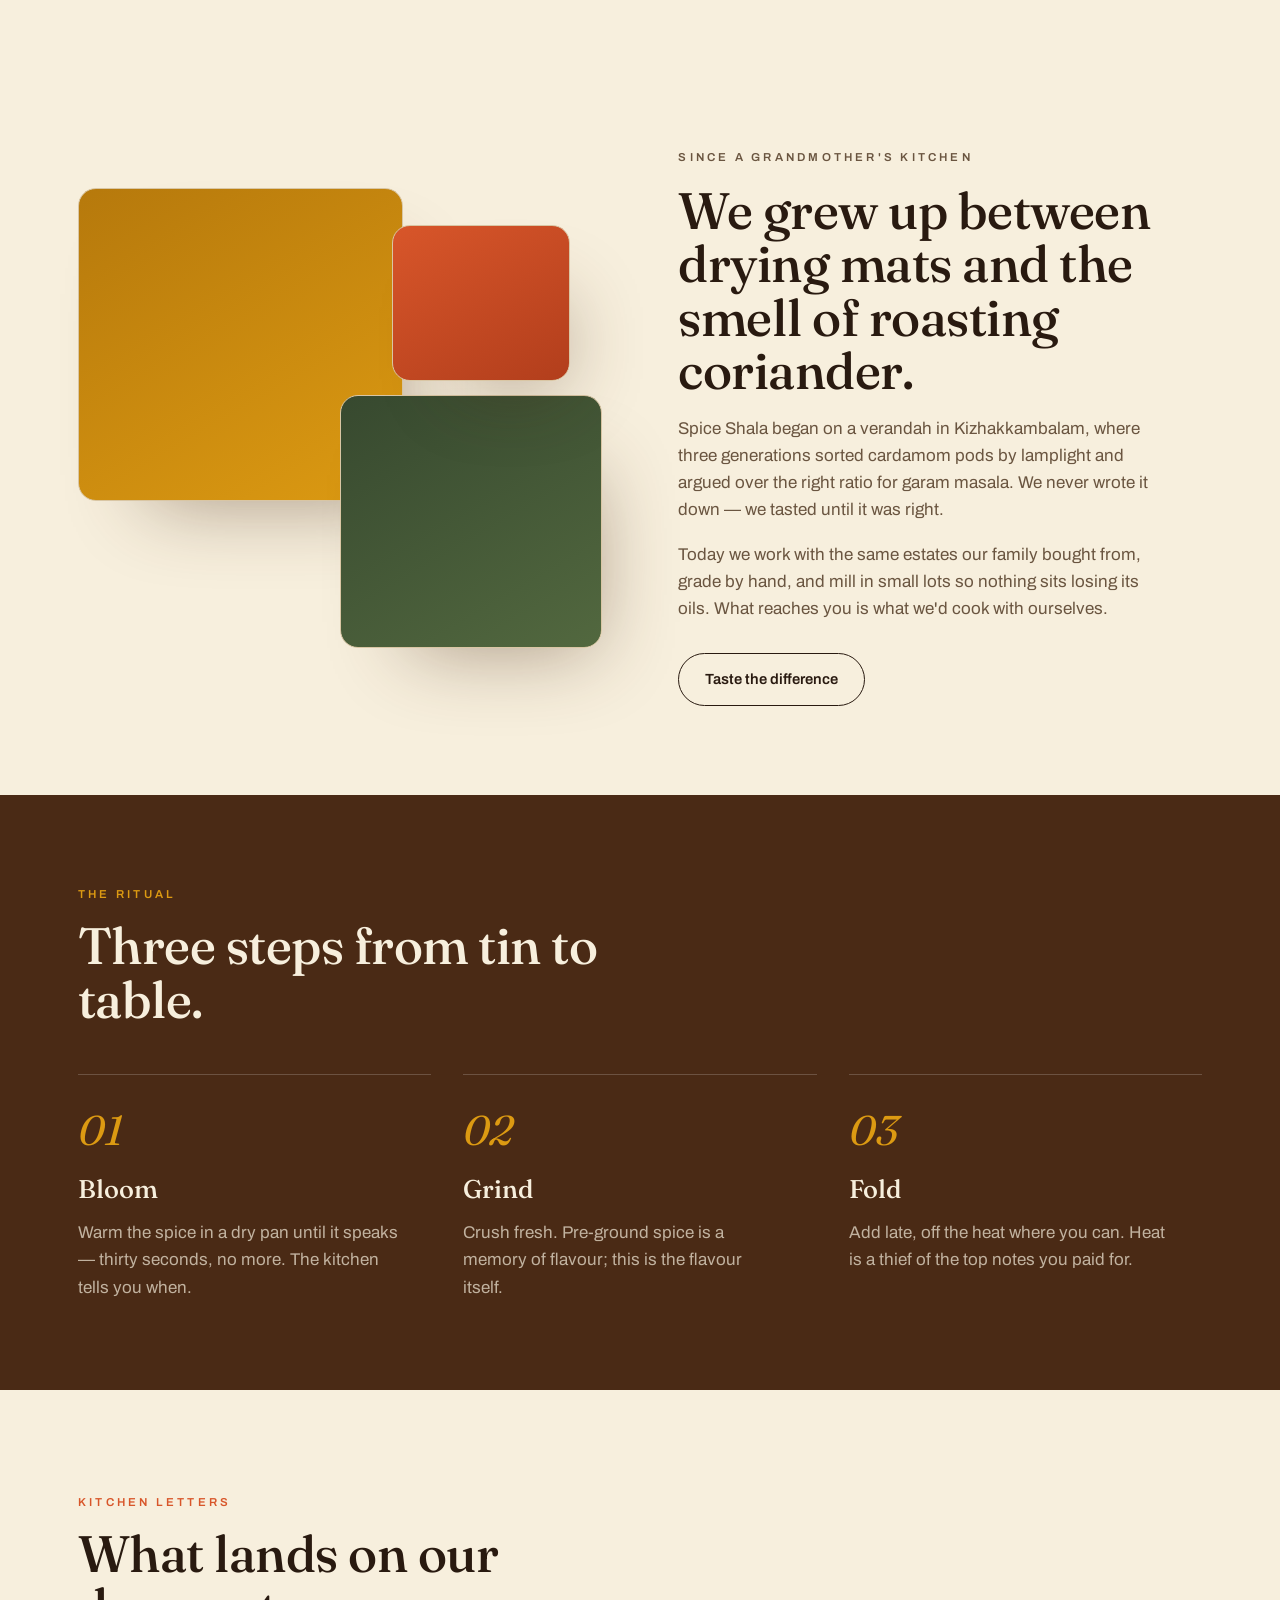
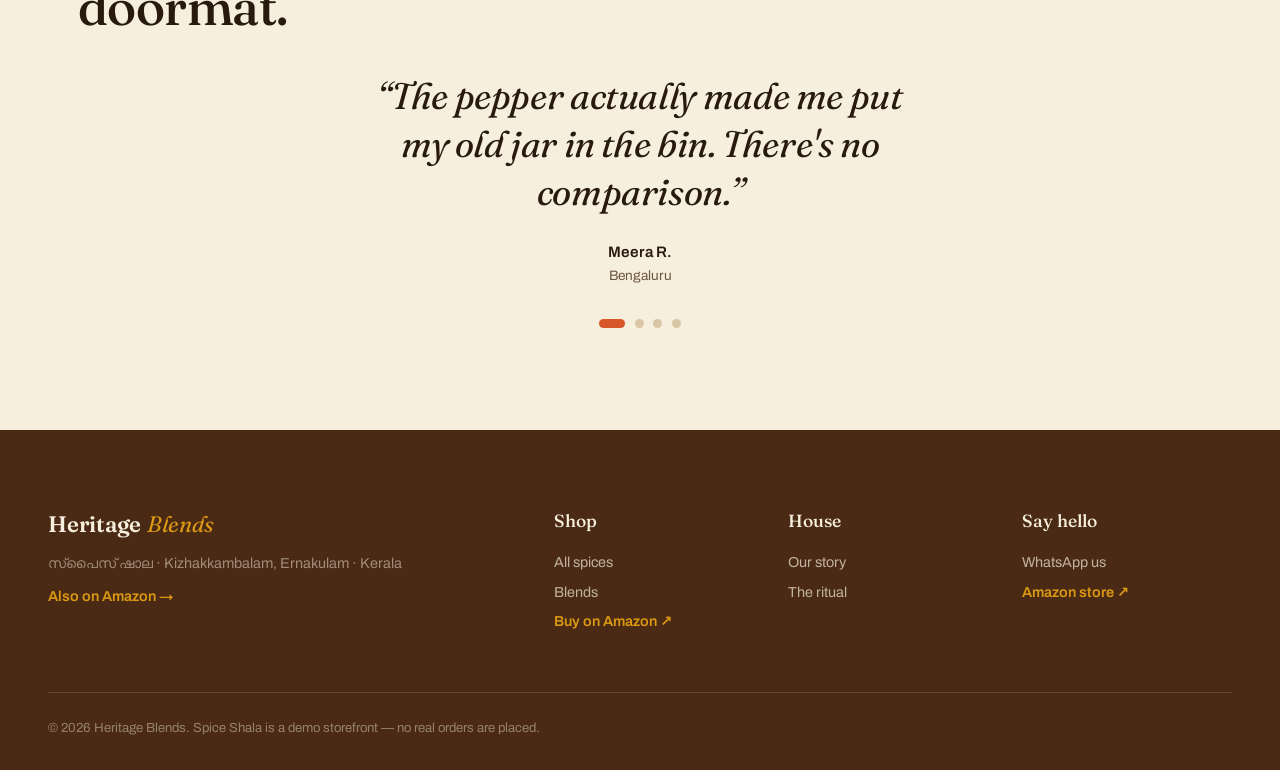
==== commit 2402b5b4: "Minor Bump" ====
--- a/index.html
+++ b/index.html
@@ -10,25 +10,7 @@
 <link href="https://fonts.googleapis.com/css2?family=Fraunces:ital,opsz,wght@0,9..144,400;0,9..144,500;0,9..144,600;1,9..144,500&family=Archivo:wght@400;500;600;700&display=swap" rel="stylesheet" />
 <link rel="stylesheet" href="styles.css" />
 </head>
-<body>
-<div class="grain" aria-hidden="true"></div>
-
-<header class="nav" id="nav">
-  <a href="#top" class="brand" aria-label="Heritage Blends home">
-    <svg class="brand__mark" viewBox="0 0 32 32" aria-hidden="true"><path d="M16 2c3 5 8 7 8 13a8 8 0 1 1-16 0c0-6 5-8 8-13z" fill="currentColor"/><circle cx="16" cy="17" r="3" fill="var(--cream)"/></svg>
-    <span class="brand__name">Heritage<em>Blends</em></span>
-    <span class="brand__sub">Spice Shala</span>
-  </a>
-  <nav class="nav__links" aria-label="Primary">
-    <a href="#shop">Shop</a>
-    <a href="#story">Our Story</a>
-    <a href="#ritual">Ritual</a>
-  </nav>
-  <button class="cart-btn" id="cartBtn" aria-label="Open cart">
-    <svg viewBox="0 0 24 24" aria-hidden="true"><path d="M4 5h2l2.5 12h9L20 8H7" fill="none" stroke="currentColor" stroke-width="1.6" stroke-linejoin="round" stroke-linecap="round"/><circle cx="10" cy="20" r="1.4" fill="currentColor"/><circle cx="17" cy="20" r="1.4" fill="currentColor"/></svg>
-    <span class="cart-btn__count" id="cartCount" data-empty="true">0</span>
-  </button>
-</header>
+<body data-page="home">
 
 <main id="top">
   <section class="hero">
@@ -41,7 +23,7 @@
         <span>carries the <em>coast</em></span>
         <span>in every pinch.</span>
       </h1>
-      <p class="hero__lede reveal">100% natural spices, millets and heritage grains from Kizhakkambalam, Kerala — nothing added: no colour, no additives, no preservatives. The warmth of a Kerala kitchen, sealed in a pack.</p>
+      <p class="hero__lede reveal">100% natural spices, millets and heritage grains from Kerala — nothing added: no colour, no additives, no preservatives. The warmth of a Kerala kitchen, sealed in a pack.</p>
       <div class="hero__cta reveal">
         <a href="#shop" class="btn btn--solid">Shop the spices</a>
         <a href="https://www.amazon.in/stores/page/A7D6D321-57EE-4AC2-9443-A8E4D26991DD" target="_blank" rel="noopener" class="btn btn--ghost">Buy on Amazon ↗</a>
@@ -121,44 +103,7 @@
 
 </main>
 
-<footer class="footer">
-  <div class="footer__brand">
-    <span class="brand__name">Heritage<em>Blends</em></span>
-    <p><span lang="ml">സ്പൈസ് ഷാല</span> · Kizhakkambalam, Ernakulam · Kerala</p>
-    <a class="footer__amazon" href="https://www.amazon.in/stores/page/A7D6D321-57EE-4AC2-9443-A8E4D26991DD" target="_blank" rel="noopener">Also on Amazon →</a>
-  </div>
-  <div class="footer__cols">
-    <div><h4>Shop</h4><a href="#shop">All spices</a><a href="#shop">Blends</a><a class="footer__amazon" href="https://www.amazon.in/stores/page/A7D6D321-57EE-4AC2-9443-A8E4D26991DD" target="_blank" rel="noopener">Buy on Amazon ↗</a></div>
-    <div><h4>House</h4><a href="#story">Our story</a><a href="#ritual">The ritual</a></div>
-    <div><h4>Fine print</h4><a href="#">Terms</a><a href="#">Shipping</a><a href="#">Contact</a></div>
-  </div>
-  <p class="footer__note">© 2026 Heritage Blends. Spice Shala is a demo storefront — no real orders are placed.</p>
-</footer>
-
-<aside class="drawer" id="drawer" aria-hidden="true" aria-label="Shopping cart">
-  <div class="drawer__head">
-    <h2>Your tin</h2>
-    <button class="drawer__close" id="drawerClose" aria-label="Close cart">&times;</button>
-  </div>
-  <div class="drawer__items" id="drawerItems"></div>
-  <div class="drawer__empty" id="drawerEmpty">
-    <p>Nothing here yet.</p>
-    <span>Your spices will gather here.</span>
-  </div>
-  <div class="drawer__foot" id="drawerFoot">
-    <div class="drawer__total"><span>Subtotal</span><strong id="cartTotal">₹0</strong></div>
-    <button class="btn btn--solid btn--full" id="checkoutBtn">Checkout</button>
-    <p class="drawer__fineprint">Demo only — checkout is disabled.</p>
-  </div>
-</aside>
-<div class="scrim" id="scrim" hidden></div>
-
-<div class="modal" id="modal" aria-hidden="true" role="dialog" aria-modal="true" aria-labelledby="modalName">
-  <div class="modal__card" id="modalCard"></div>
-</div>
-
-<div class="toast" id="toast" role="status" aria-live="polite"></div>
-
+<script src="chrome.js"></script>
 <script src="shared.js"></script>
 <script src="app.js"></script>
 </body>
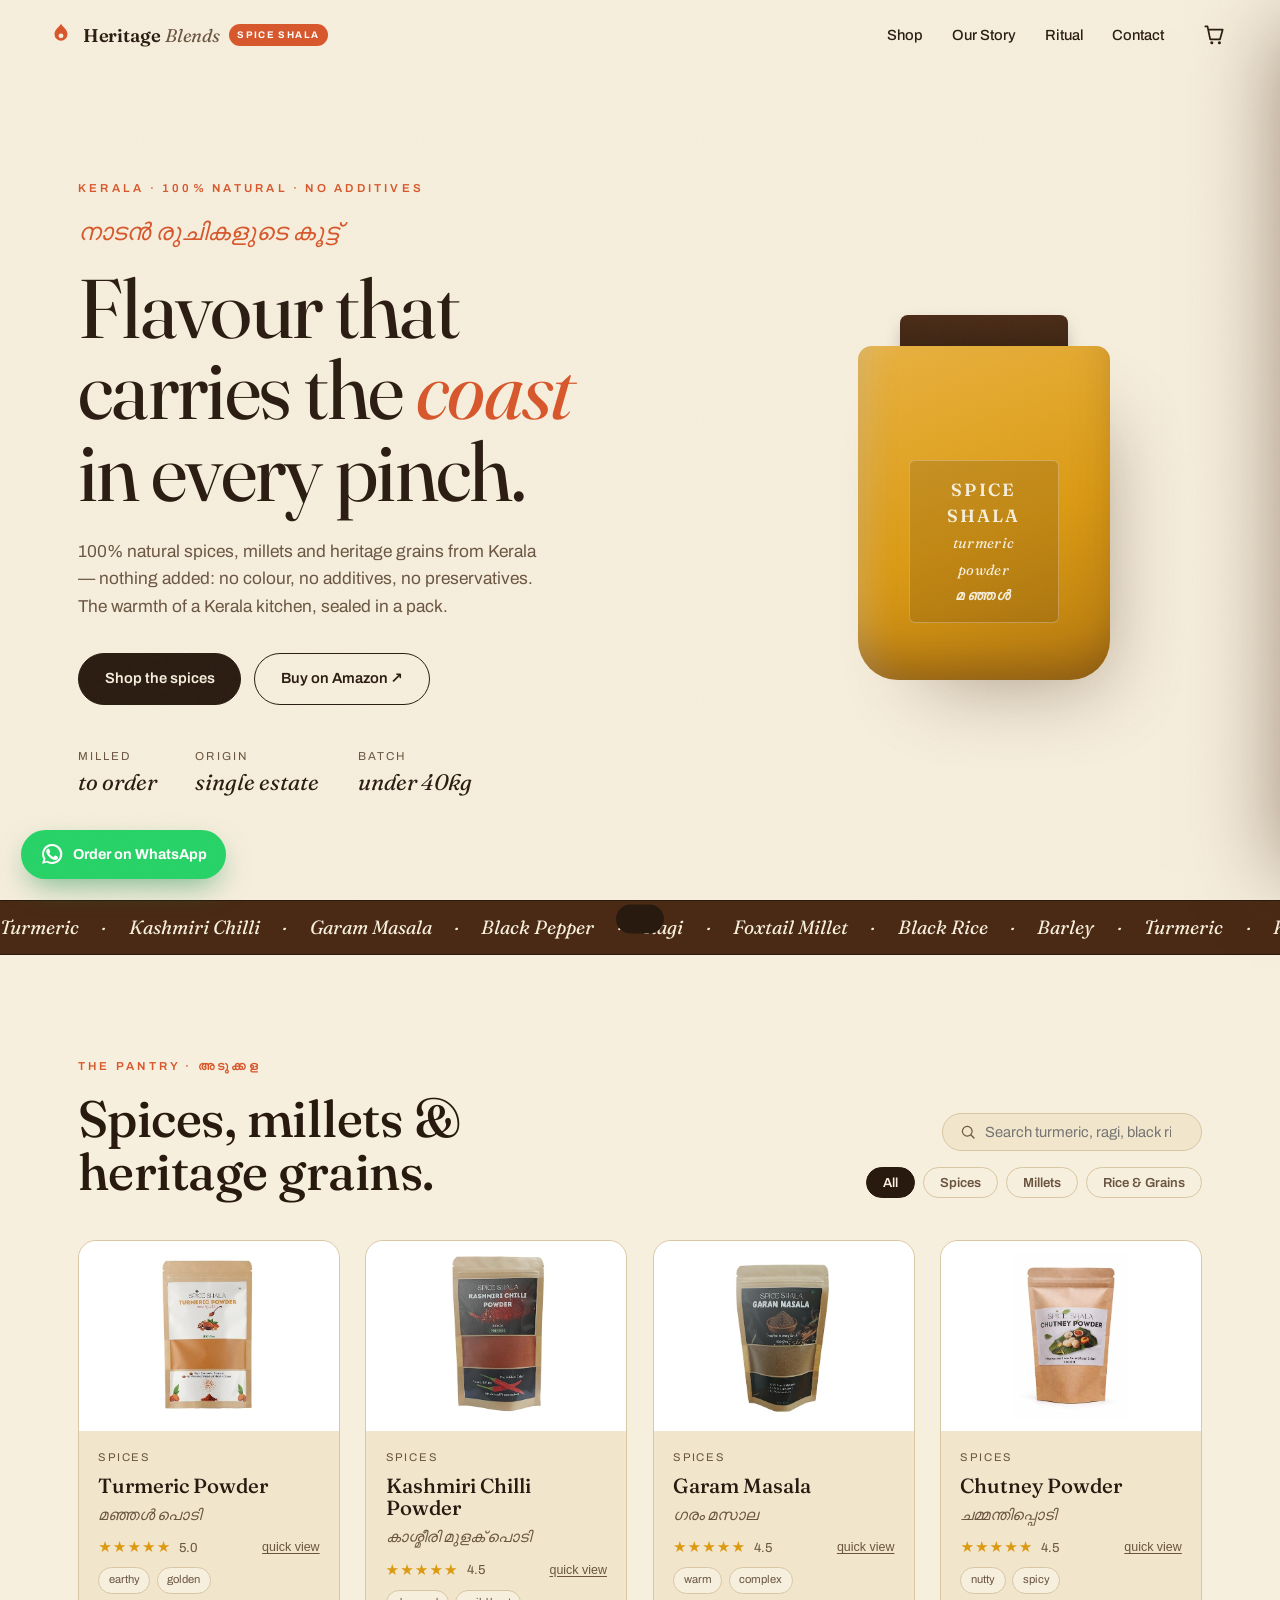
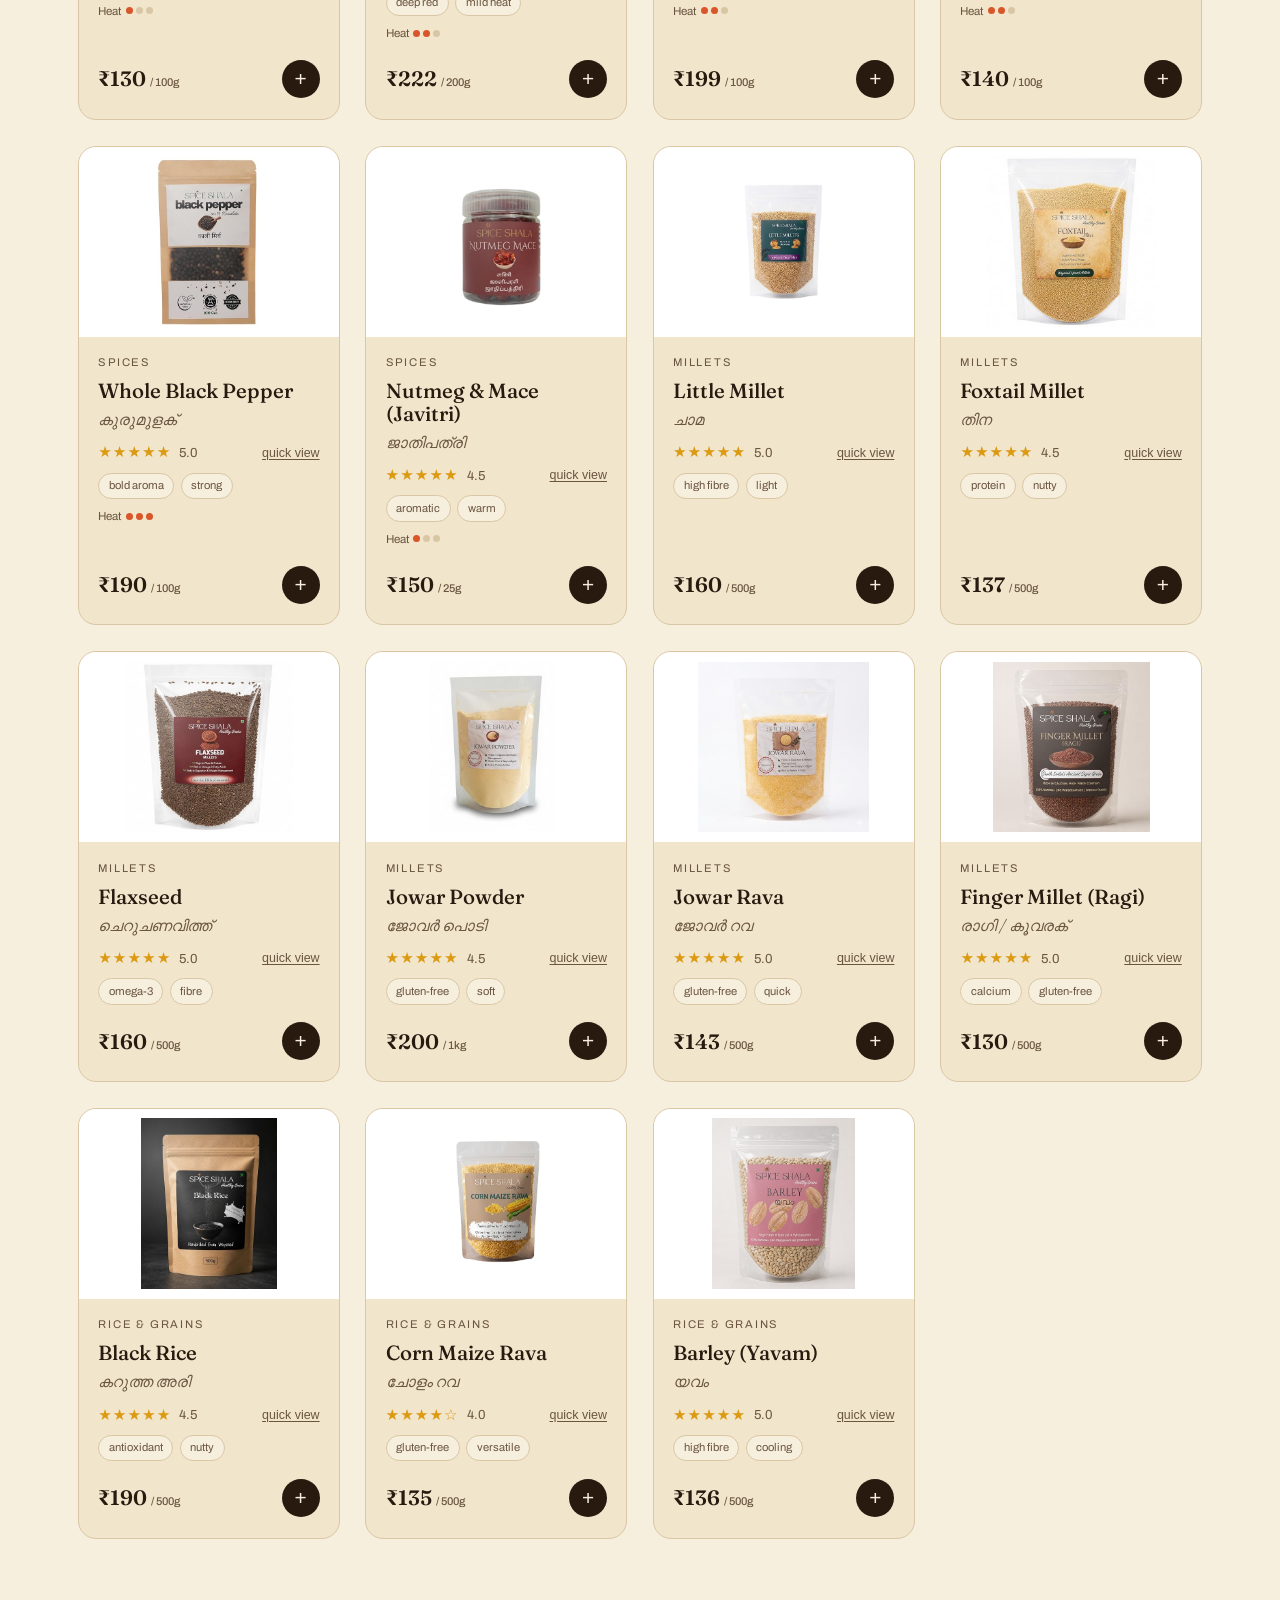
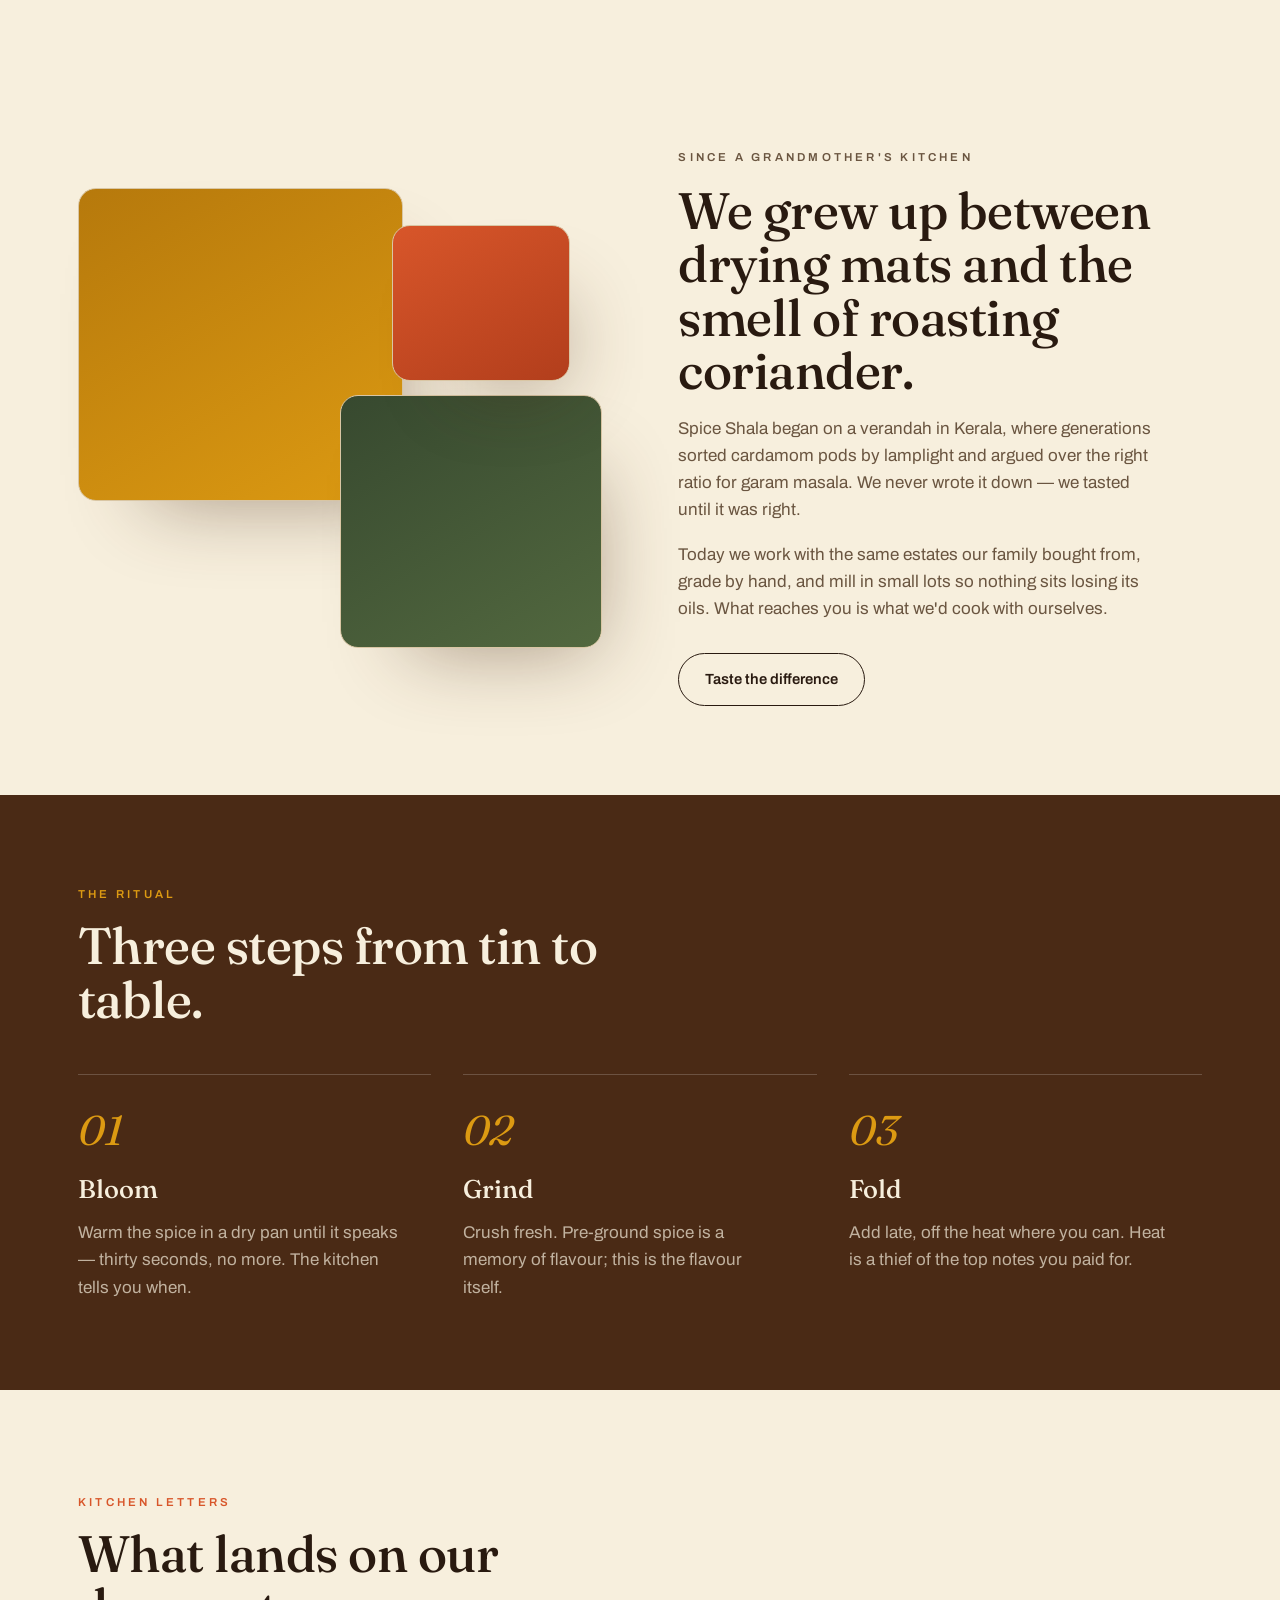
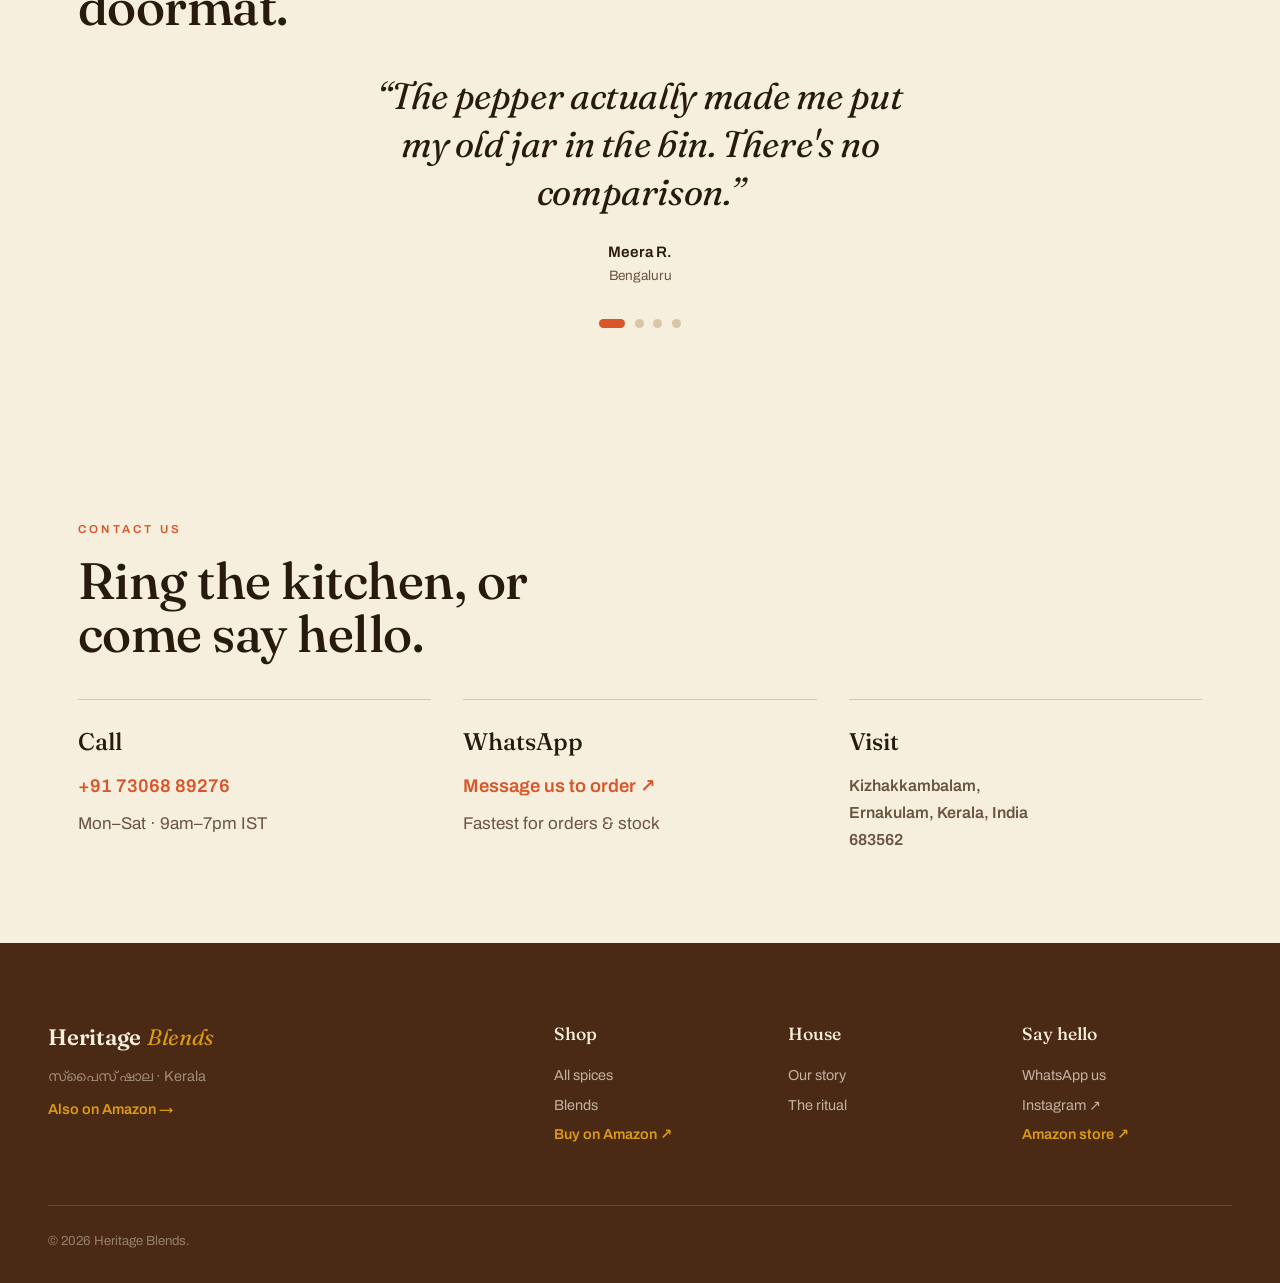
==== commit f033cbe4: "Bug Fixes" ====
--- a/index.html
+++ b/index.html
@@ -5,6 +5,22 @@
 <meta name="viewport" content="width=device-width, initial-scale=1.0" />
 <title>Spice Shala — Kerala Spices · Heritage Blends</title>
 <meta name="description" content="Spice Shala, a Heritage Blends brand: small-batch Kerala spices, hand-graded and stone-milled. Cardamom, Malabar pepper, garam masala and more — ground to order." />
+<link rel="canonical" href="https://heritageblends.github.io/" />
+<meta name="theme-color" content="#4a2a15" />
+<link rel="icon" href="data:image/svg+xml,%3Csvg xmlns='http://www.w3.org/2000/svg' viewBox='0 0 32 32'%3E%3Crect width='32' height='32' rx='7' fill='%234a2a15'/%3E%3Cpath d='M16 5c3 5 8 7 8 13a8 8 0 1 1-16 0c0-6 5-8 8-13z' fill='%23d8562a'/%3E%3C/svg%3E" />
+<meta property="og:type" content="website" />
+<meta property="og:title" content="Spice Shala — Kerala Spices · Heritage Blends" />
+<meta property="og:description" content="100% natural Kerala spices, millets and heritage grains — nothing added. Milled to order." />
+<meta property="og:url" content="https://heritageblends.github.io/" />
+<meta property="og:image" content="https://heritageblends.github.io/assets/turmeric.jpg" />
+<meta name="twitter:card" content="summary_large_image" />
+<meta name="twitter:title" content="Spice Shala — Kerala Spices · Heritage Blends" />
+<meta name="twitter:description" content="100% natural Kerala spices, millets and heritage grains — nothing added." />
+<meta name="twitter:image" content="https://heritageblends.github.io/assets/turmeric.jpg" />
+<noscript><style>.reveal{opacity:1;transform:none}</style></noscript>
+<script type="application/ld+json">
+{"@context":"https://schema.org","@type":"Store","name":"Spice Shala","brand":"Heritage Blends","url":"https://heritageblends.github.io/","image":"https://heritageblends.github.io/assets/turmeric.jpg","description":"Small-batch Kerala spices, millets and heritage grains — 100% natural, milled to order.","telephone":"+917306889276","address":{"@type":"PostalAddress","streetAddress":"Kizhakkambalam","addressLocality":"Ernakulam","addressRegion":"Kerala","postalCode":"683562","addressCountry":"IN"},"sameAs":["https://www.instagram.com/heritageblends_26","https://www.amazon.in/stores/page/A7D6D321-57EE-4AC2-9443-A8E4D26991DD"]}
+</script>
 <link rel="preconnect" href="https://fonts.googleapis.com" />
 <link rel="preconnect" href="https://fonts.gstatic.com" crossorigin />
 <link href="https://fonts.googleapis.com/css2?family=Fraunces:ital,opsz,wght@0,9..144,400;0,9..144,500;0,9..144,600;1,9..144,500&family=Archivo:wght@400;500;600;700&display=swap" rel="stylesheet" />
@@ -45,8 +61,8 @@
 
   <section class="marquee" aria-hidden="true">
     <div class="marquee__track">
-      <span>Turmeric</span><span>·</span><span>Kashmiri Chilli</span><span>·</span><span>Garam Masala</span><span>·</span><span>Black Pepper</span><span>·</span><span>Ragi</span><span>·</span><span>Foxtail Millet</span><span>·</span><span>Black Rice</span><span>·</span><span>Rakthashali</span><span>·</span><span>Barley</span><span>·</span>
-      <span>Turmeric</span><span>·</span><span>Kashmiri Chilli</span><span>·</span><span>Garam Masala</span><span>·</span><span>Black Pepper</span><span>·</span><span>Ragi</span><span>·</span><span>Foxtail Millet</span><span>·</span><span>Black Rice</span><span>·</span><span>Rakthashali</span><span>·</span><span>Barley</span><span>·</span>
+      <span>Turmeric</span><span>·</span><span>Kashmiri Chilli</span><span>·</span><span>Garam Masala</span><span>·</span><span>Black Pepper</span><span>·</span><span>Ragi</span><span>·</span><span>Foxtail Millet</span><span>·</span><span>Black Rice</span><span>·</span><span>Barley</span><span>·</span>
+      <span>Turmeric</span><span>·</span><span>Kashmiri Chilli</span><span>·</span><span>Garam Masala</span><span>·</span><span>Black Pepper</span><span>·</span><span>Ragi</span><span>·</span><span>Foxtail Millet</span><span>·</span><span>Black Rice</span><span>·</span><span>Barley</span><span>·</span>
     </div>
   </section>
 
@@ -77,7 +93,7 @@
     <div class="story__copy reveal">
       <p class="eyebrow">Since a grandmother's kitchen</p>
       <h2 class="section-title">We grew up between drying mats and the smell of roasting coriander.</h2>
-      <p>Spice Shala began on a verandah in Kizhakkambalam, where three generations sorted cardamom pods by lamplight and argued over the right ratio for garam masala. We never wrote it down — we tasted until it was right.</p>
+      <p>Spice Shala began on a verandah in Kerala, where generations sorted cardamom pods by lamplight and argued over the right ratio for garam masala. We never wrote it down — we tasted until it was right.</p>
       <p>Today we work with the same estates our family bought from, grade by hand, and mill in small lots so nothing sits losing its oils. What reaches you is what we'd cook with ourselves.</p>
       <a href="#shop" class="btn btn--ghost">Taste the difference</a>
     </div>
@@ -101,8 +117,32 @@
     <div class="voices__dots" id="voiceDots" role="tablist" aria-label="Testimonials"></div>
   </section>
 
+  <section class="contact" id="contact">
+    <div class="contact__head reveal">
+      <p class="eyebrow">Contact us</p>
+      <h2 class="section-title">Ring the kitchen, or come say hello.</h2>
+    </div>
+    <div class="contact__grid">
+      <div class="contact__card reveal">
+        <h3>Call</h3>
+        <a href="tel:+917306889276">+91 73068 89276</a>
+        <p>Mon–Sat · 9am–7pm IST</p>
+      </div>
+      <div class="contact__card reveal">
+        <h3>WhatsApp</h3>
+        <a href="https://wa.me/917306889276" target="_blank" rel="noopener">Message us to order ↗</a>
+        <p>Fastest for orders &amp; stock</p>
+      </div>
+      <div class="contact__card reveal">
+        <h3>Visit</h3>
+        <a href="https://www.google.com/maps/search/?api=1&amp;query=Kizhakkambalam+Ernakulam+Kerala+683562" target="_blank" rel="noopener"><address>Kizhakkambalam,<br>Ernakulam, Kerala, India<br>683562</address></a>
+      </div>
+    </div>
+  </section>
+
 </main>
 
+<script src="config.js"></script>
 <script src="chrome.js"></script>
 <script src="shared.js"></script>
 <script src="app.js"></script>
--- a/styles.css
+++ b/styles.css
@@ -71,7 +71,7 @@
 .brand__mark { width: 26px; height: 26px; color: var(--saffron); }
 .brand__name { font-family: var(--serif); font-size: 1.15rem; font-weight: 600; letter-spacing: -.01em; }
 .brand__name em { font-style: italic; font-weight: 400; color: var(--ink-soft); margin-left: .25em; }
-.nav__links { display: flex; gap: 1.8rem; }
+.nav__links { display: flex; gap: 1.8rem; margin-left: auto; margin-right: 2rem; }
 .nav__links a { font-size: .92rem; font-weight: 500; position: relative; }
 .nav__links a::after {
   content: ""; position: absolute; left: 0; bottom: -4px; height: 1.5px; width: 0;
@@ -95,7 +95,11 @@
   max-width: var(--maxw); margin: 0 auto; padding: 8rem clamp(1.1rem, 4vw, 3rem) 3rem;
 }
 .hero__specks { position: absolute; inset: 0; overflow: hidden; z-index: 0; pointer-events: none; }
-.speck { position: absolute; border-radius: 50%; opacity: .5; animation: float linear infinite; }
+.speck {
+  position: absolute; bottom: -20px; border-radius: 50%; opacity: .5;
+  width: var(--size); height: var(--size); left: var(--x); background: var(--bg);
+  animation: float linear infinite; animation-duration: var(--dur); animation-delay: var(--delay);
+}
 @keyframes float {
   from { transform: translateY(0) rotate(0); }
   to   { transform: translateY(-120vh) rotate(360deg); }
@@ -151,6 +155,8 @@
 .search { display: flex; align-items: center; gap: .5rem; background: var(--cream-2); border: 1.5px solid var(--line); border-radius: 100px; padding: .55rem 1rem; }
 .search svg { width: 18px; height: 18px; color: var(--ink-soft); }
 .search input { background: none; border: none; outline: none; font-family: var(--sans); font-size: .92rem; color: var(--ink); min-width: 200px; }
+.search__clear { background: none; border: none; cursor: pointer; color: var(--ink-soft); font-size: 1.2rem; line-height: 1; padding: 0 .2rem; }
+.search__clear:hover { color: var(--saffron); }
 .filters { display: flex; gap: .5rem; flex-wrap: wrap; }
 .chip {
   font-family: var(--sans); font-size: .82rem; font-weight: 600; padding: .45rem 1rem;
@@ -171,7 +177,6 @@
   content: ""; position: absolute; inset: 0;
   background: radial-gradient(circle at 30% 25%, #ffffff55, transparent 45%);
 }
-.card__glyph { position: absolute; inset: 0; display: grid; place-items: center; font-family: var(--serif); font-style: italic; font-size: 3.4rem; color: #ffffffcc; text-shadow: 0 2px 8px rgba(0,0,0,.25); }
 .card__body { padding: 1.1rem 1.2rem 1.3rem; display: flex; flex-direction: column; gap: .5rem; flex: 1; }
 .card__type { font-size: .7rem; letter-spacing: .16em; text-transform: uppercase; color: var(--ink-soft); }
 .card__name { font-family: var(--serif); font-size: 1.28rem; font-weight: 500; line-height: 1.1; color: var(--ink); transition: color .2s; }
@@ -231,22 +236,17 @@
 .vdot { width: 9px; height: 9px; border-radius: 50%; border: none; background: var(--line); cursor: pointer; transition: all .3s; padding: 0; }
 .vdot.active { background: var(--saffron); width: 26px; border-radius: 100px; }
 
-/* letter */
-.letter { max-width: var(--maxw); margin: 0 auto clamp(3rem,7vw,6rem); padding: 0 clamp(1.1rem, 4vw, 3rem); }
-.letter__inner { background: linear-gradient(150deg, var(--cardamom), #2b3a24); color: var(--cream); border-radius: 26px; padding: clamp(2.4rem, 6vw, 4.5rem); text-align: center; box-shadow: var(--shadow); }
-.letter__inner .eyebrow { color: var(--turmeric); }
-.letter__inner .section-title { color: var(--cream); max-width: 20ch; margin: 0 auto; }
-.letter__inner > p { color: #f7efddc0; max-width: 46ch; margin: 1rem auto 2rem; }
-.letter__form { display: flex; gap: .6rem; max-width: 480px; margin: 0 auto; flex-wrap: wrap; justify-content: center; }
-.letter__form input { flex: 1; min-width: 220px; background: #ffffff14; border: 1.5px solid #ffffff40; border-radius: 100px; padding: .85rem 1.3rem; color: var(--cream); font-family: var(--sans); font-size: .95rem; outline: none; transition: border-color .2s; }
-.letter__form input::placeholder { color: #f7efdd80; }
-.letter__form input:focus { border-color: var(--turmeric); }
-.letter__form input.invalid { border-color: #ff8a6b; }
-.letter__form .btn--solid { background: var(--turmeric); border-color: var(--turmeric); color: var(--clove); }
-.letter__form .btn--solid:hover { background: var(--cream); border-color: var(--cream); }
-.letter__msg { flex-basis: 100%; font-size: .85rem; min-height: 1.2em; margin-top: .3rem; }
-.letter__msg.ok { color: #a7d99a; }
-.letter__msg.err { color: #ff9d80; }
+/* contact */
+.contact { max-width: var(--maxw); margin: 0 auto; padding: clamp(3.5rem, 7vw, 6rem) clamp(1.1rem, 4vw, 3rem); }
+.contact__head { margin-bottom: 2.4rem; }
+.contact__grid { display: grid; grid-template-columns: repeat(3, 1fr); gap: 2rem; }
+.contact__card { border-top: 1.5px solid var(--line); padding-top: 1.4rem; }
+.contact__card h3 { font-family: var(--serif); font-weight: 500; font-size: 1.5rem; margin-bottom: .7rem; }
+.contact__card a { font-size: 1.15rem; font-weight: 600; color: var(--saffron); }
+.contact__card a:hover { text-decoration: underline; }
+.contact__card p, .contact__card address { color: var(--ink-soft); font-style: normal; margin-top: .5rem; line-height: 1.7; }
+.contact__card address { font-size: 1rem; }
+.contact__card a:hover address { color: var(--saffron); }
 
 /* footer */
 .footer { background: var(--clove); color: var(--cream); padding: clamp(3rem,6vw,5rem) clamp(1.1rem,4vw,3rem) 2rem; display: grid; grid-template-columns: 1.4fr 2fr; gap: 2rem; max-width: 100%; }
@@ -291,13 +291,14 @@
 .drawer__total { display: flex; justify-content: space-between; align-items: baseline; margin-bottom: 1rem; }
 .drawer__total strong { font-family: var(--serif); font-size: 1.6rem; }
 .drawer__fineprint { text-align: center; font-size: .75rem; color: var(--ink-soft); margin-top: .6rem; }
+.drawer__clear { display: block; margin: .6rem auto 0; background: none; border: none; cursor: pointer; color: var(--ink-soft); font-size: .78rem; text-decoration: underline; text-underline-offset: 2px; }
+.drawer__clear:hover { color: var(--saffron); }
 
 .modal { position: fixed; inset: 0; z-index: 400; display: grid; place-items: center; padding: 1.5rem; opacity: 0; pointer-events: none; transition: opacity .3s; background: rgba(41,26,16,.5); }
 .modal.open { opacity: 1; pointer-events: auto; }
 .modal__card { background: var(--cream); border-radius: 24px; max-width: 720px; width: 100%; overflow: hidden; display: grid; grid-template-columns: 1fr 1fr; box-shadow: var(--shadow); transform: scale(.94); transition: transform .3s; max-height: 90vh; }
 .modal.open .modal__card { transform: scale(1); }
 .modal__art { position: relative; min-height: 320px; }
-.modal__glyph { position: absolute; inset: 0; display: grid; place-items: center; font-family: var(--serif); font-style: italic; font-size: 5rem; color: #ffffffcc; }
 .modal__body { padding: 2rem; display: flex; flex-direction: column; gap: .8rem; overflow-y: auto; }
 .modal__close { position: absolute; top: 1rem; right: 1rem; background: var(--cream); border: none; width: 34px; height: 34px; border-radius: 50%; font-size: 1.3rem; cursor: pointer; z-index: 2; }
 .modal__type { font-size: .7rem; letter-spacing: .16em; text-transform: uppercase; color: var(--saffron); }
@@ -321,6 +322,7 @@
   .story { grid-template-columns: 1fr; }
   .story__art { height: 340px; }
   .ritual__steps { grid-template-columns: 1fr; }
+  .contact__grid { grid-template-columns: 1fr; }
   .footer { grid-template-columns: 1fr; }
   .modal__card { grid-template-columns: 1fr; }
   .modal__art { min-height: 180px; }
@@ -343,7 +345,6 @@
 .crumbs span { color: var(--ink); }
 .pdp__main { display: grid; grid-template-columns: 1fr 1fr; gap: clamp(2rem, 5vw, 4rem); align-items: start; }
 .pdp__art { position: relative; border-radius: 24px; aspect-ratio: 4/5; box-shadow: var(--shadow); overflow: hidden; position: sticky; top: 6rem; }
-.pdp__art .card__glyph { font-size: 7rem; }
 .pdp__badge { position: absolute; top: 1rem; left: 1rem; background: var(--cream); color: var(--ink); font-size: .7rem; letter-spacing: .14em; text-transform: uppercase; padding: .4rem .9rem; border-radius: 100px; font-weight: 600; }
 .pdp__info .card__type { color: var(--saffron); }
 .pdp__name { font-family: var(--serif); font-weight: 500; font-size: clamp(2rem, 4.5vw, 3.2rem); line-height: 1; letter-spacing: -.01em; margin: .4rem 0 .8rem; }
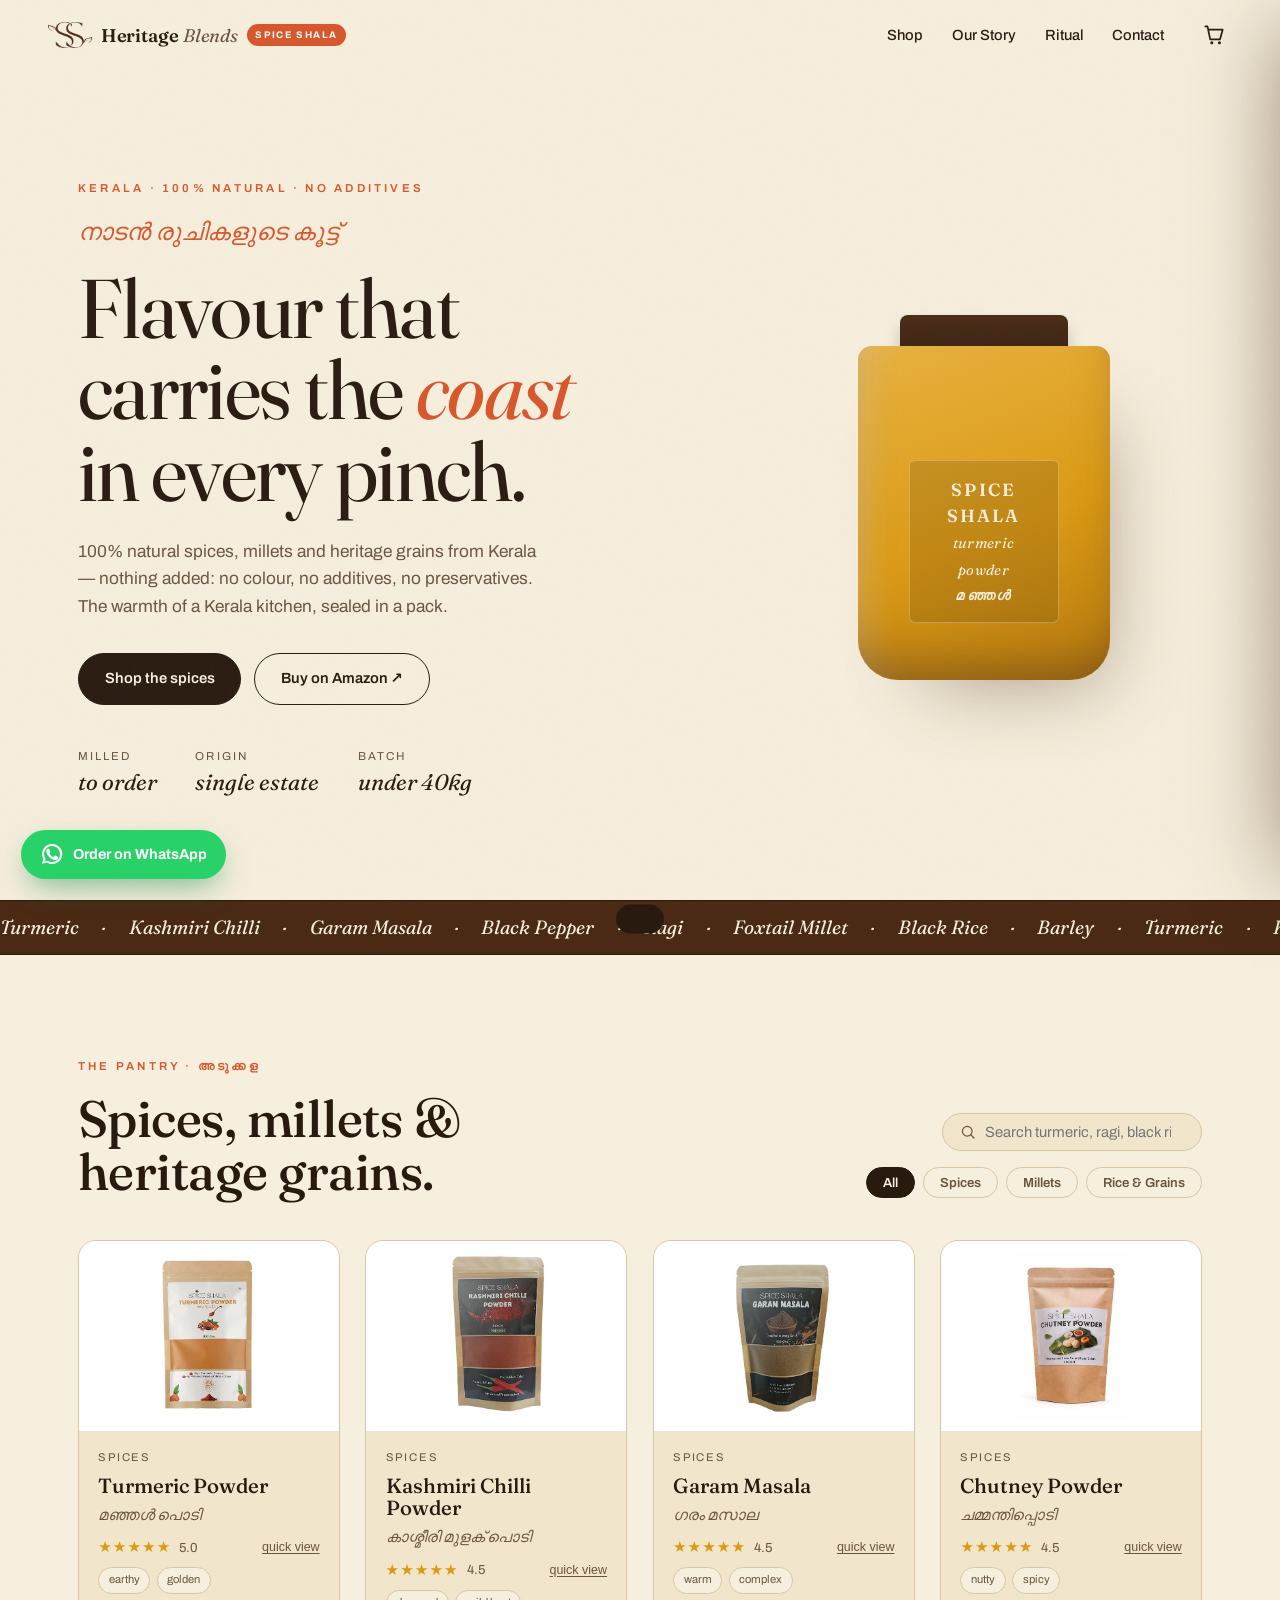
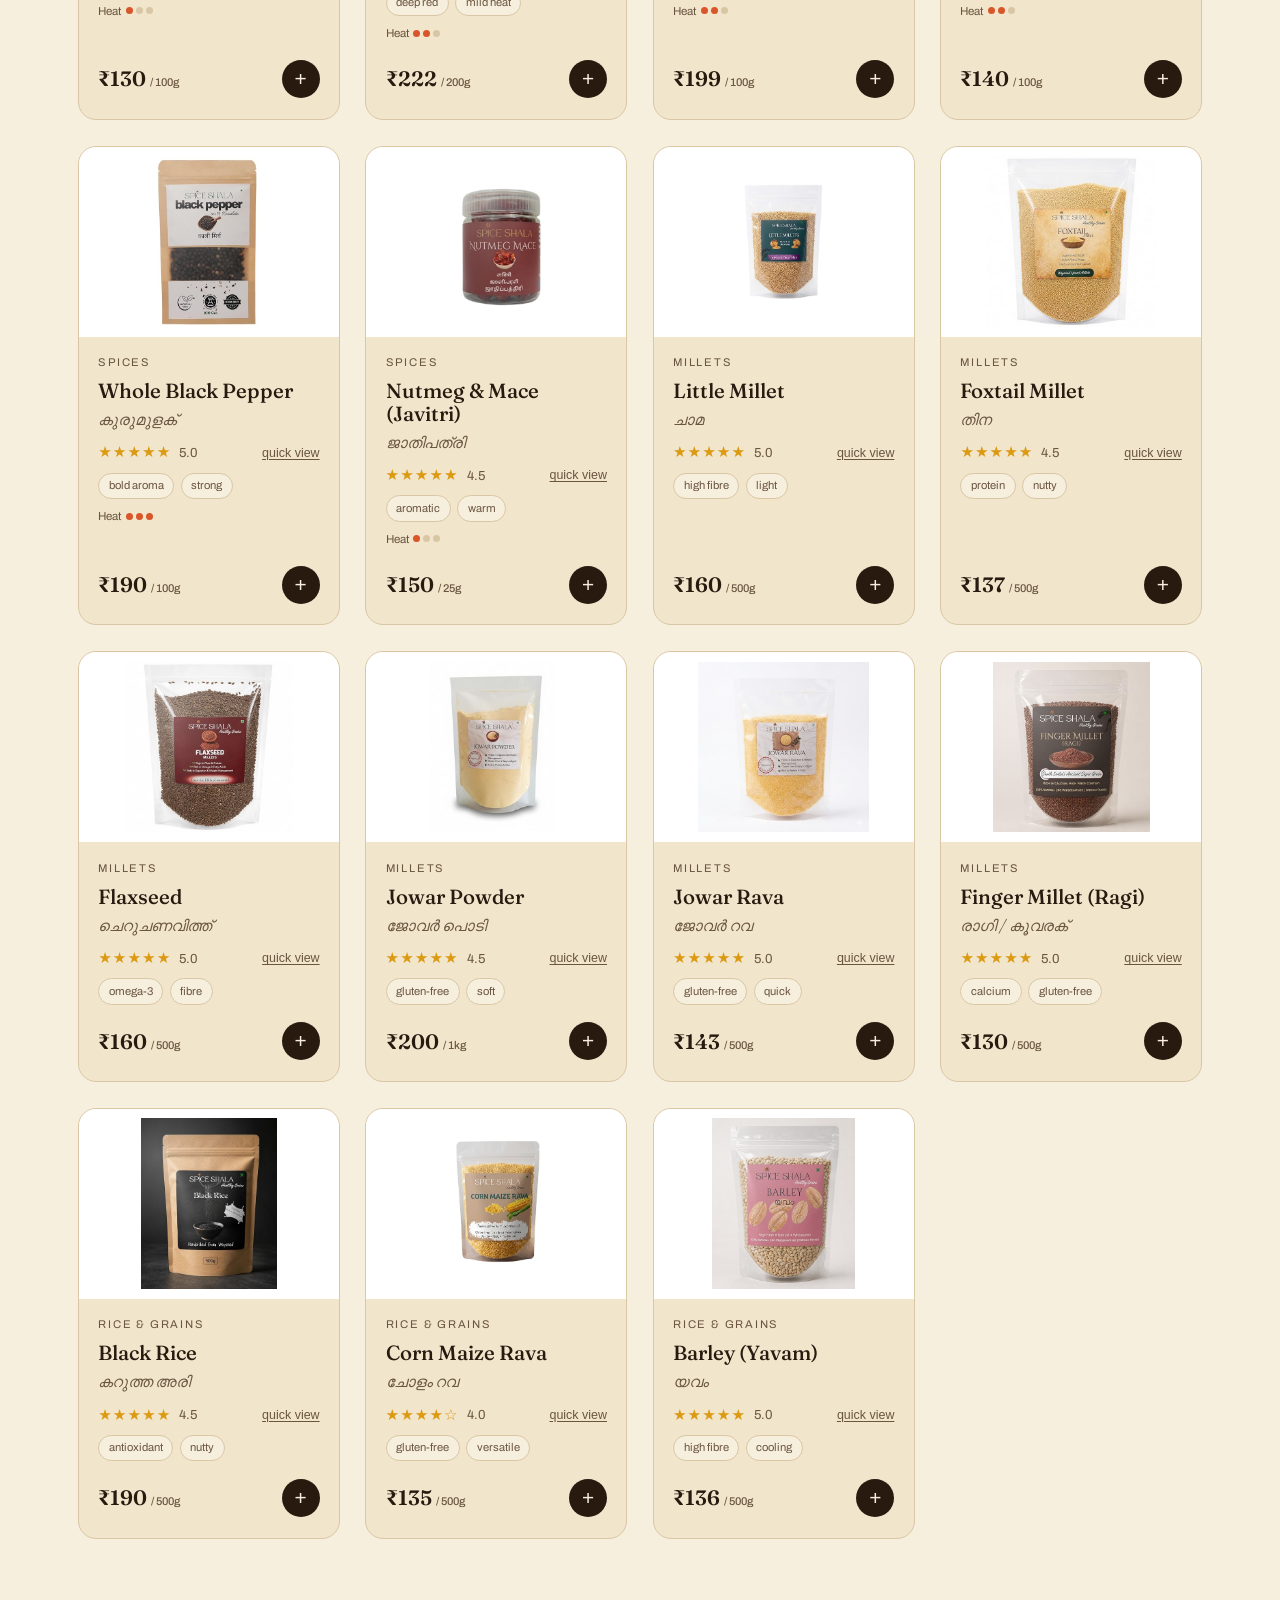
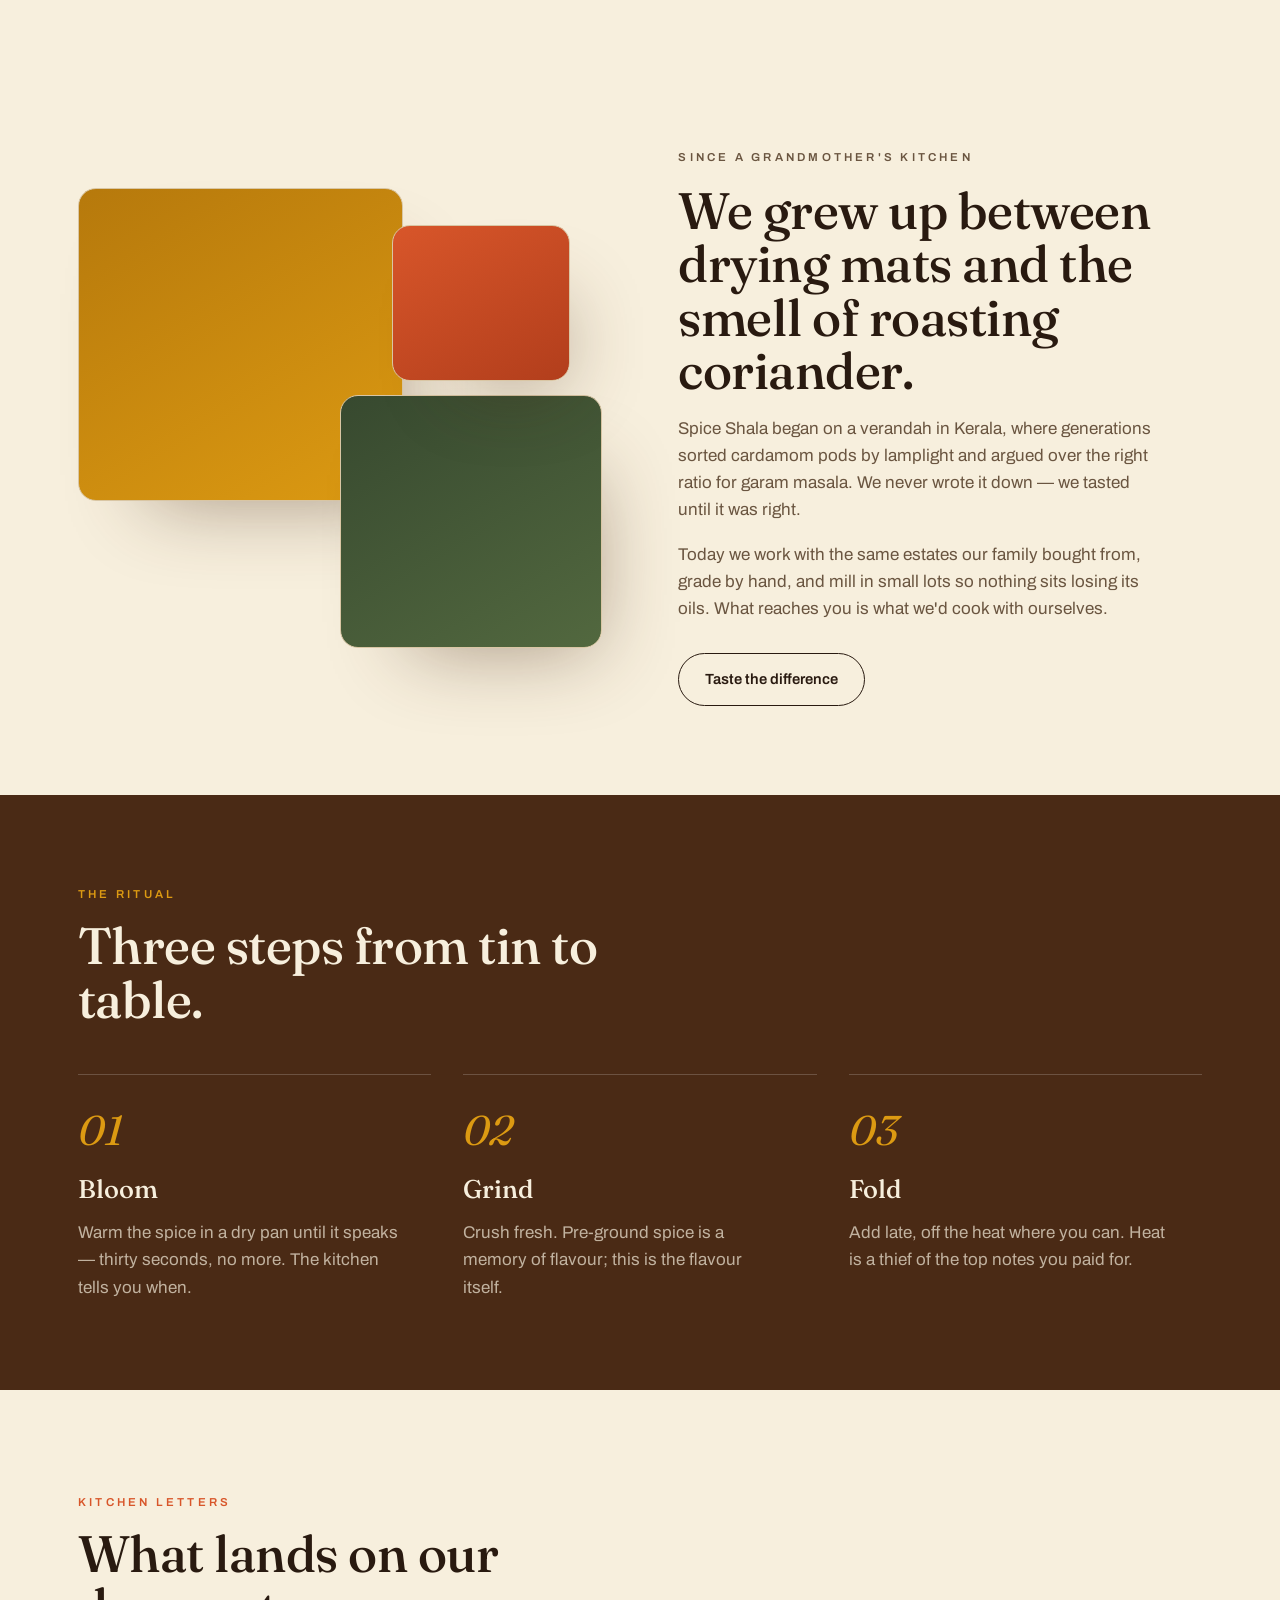
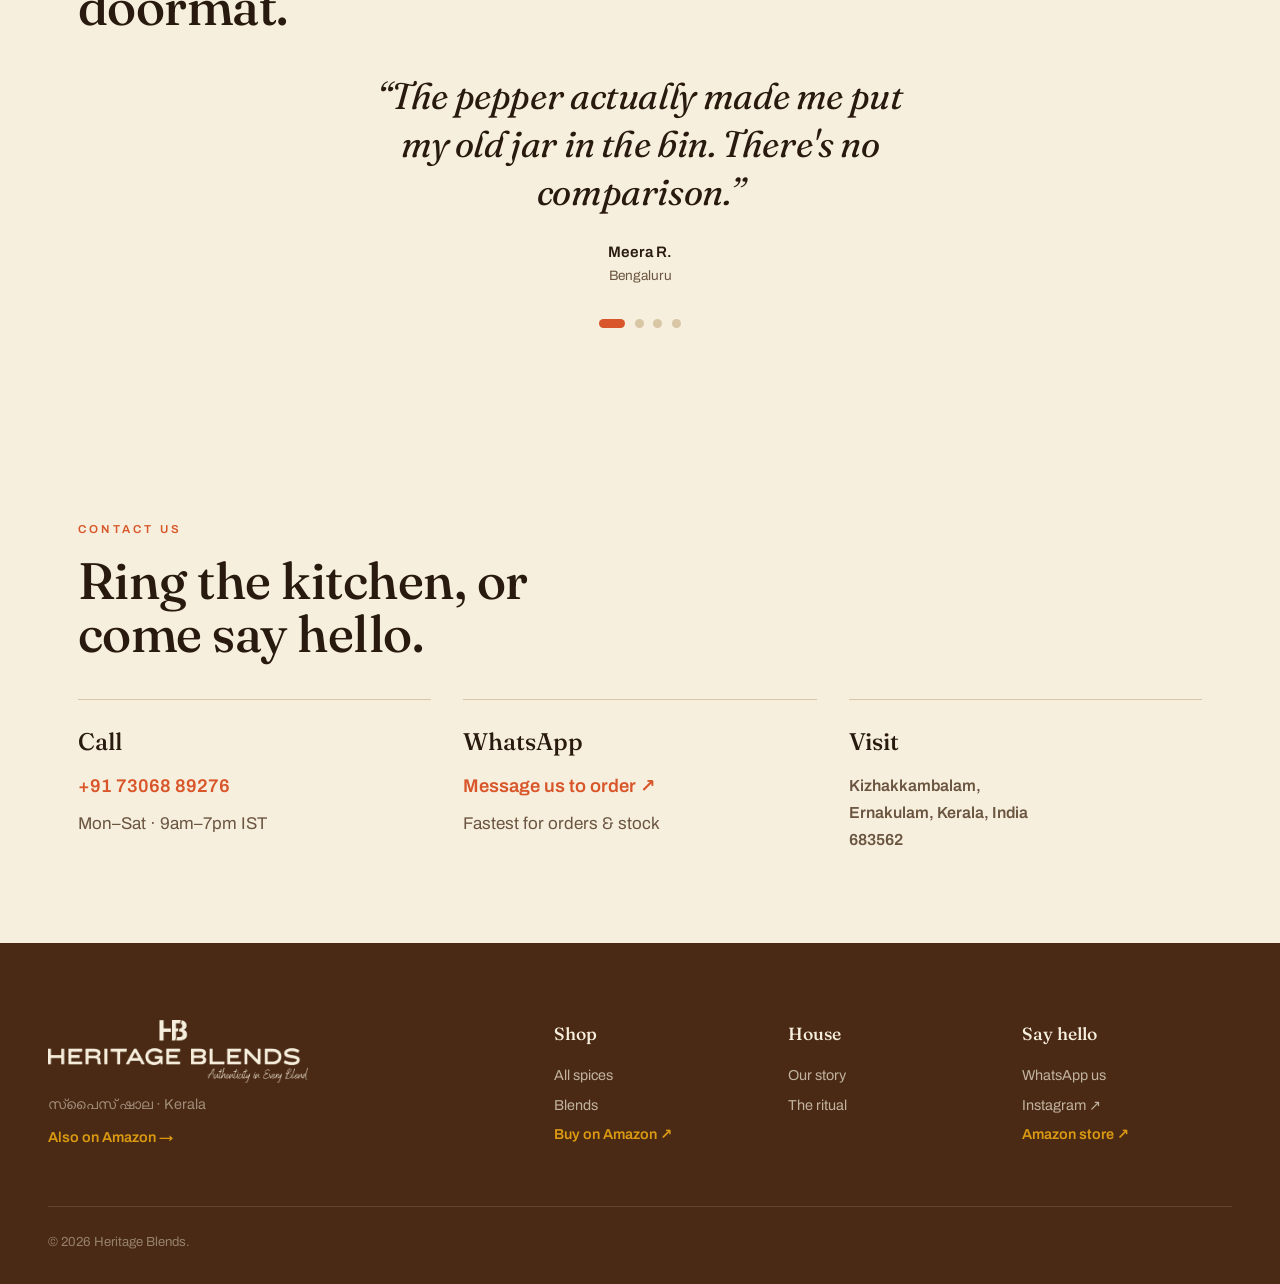
==== commit d2b64960: "Added logo" ====
--- a/index.html
+++ b/index.html
@@ -7,19 +7,20 @@
 <meta name="description" content="Spice Shala, a Heritage Blends brand: small-batch Kerala spices, hand-graded and stone-milled. Cardamom, Malabar pepper, garam masala and more — ground to order." />
 <link rel="canonical" href="https://heritageblends.github.io/" />
 <meta name="theme-color" content="#4a2a15" />
-<link rel="icon" href="data:image/svg+xml,%3Csvg xmlns='http://www.w3.org/2000/svg' viewBox='0 0 32 32'%3E%3Crect width='32' height='32' rx='7' fill='%234a2a15'/%3E%3Cpath d='M16 5c3 5 8 7 8 13a8 8 0 1 1-16 0c0-6 5-8 8-13z' fill='%23d8562a'/%3E%3C/svg%3E" />
+<link rel="icon" href="assets/favicon.png" type="image/png" />
+<link rel="apple-touch-icon" href="assets/apple-touch-icon.png" />
 <meta property="og:type" content="website" />
 <meta property="og:title" content="Spice Shala — Kerala Spices · Heritage Blends" />
 <meta property="og:description" content="100% natural Kerala spices, millets and heritage grains — nothing added. Milled to order." />
 <meta property="og:url" content="https://heritageblends.github.io/" />
-<meta property="og:image" content="https://heritageblends.github.io/assets/turmeric.jpg" />
+<meta property="og:image" content="https://heritageblends.github.io/assets/og-cover.jpg" />
 <meta name="twitter:card" content="summary_large_image" />
 <meta name="twitter:title" content="Spice Shala — Kerala Spices · Heritage Blends" />
 <meta name="twitter:description" content="100% natural Kerala spices, millets and heritage grains — nothing added." />
-<meta name="twitter:image" content="https://heritageblends.github.io/assets/turmeric.jpg" />
+<meta name="twitter:image" content="https://heritageblends.github.io/assets/og-cover.jpg" />
 <noscript><style>.reveal{opacity:1;transform:none}</style></noscript>
 <script type="application/ld+json">
-{"@context":"https://schema.org","@type":"Store","name":"Spice Shala","brand":"Heritage Blends","url":"https://heritageblends.github.io/","image":"https://heritageblends.github.io/assets/turmeric.jpg","description":"Small-batch Kerala spices, millets and heritage grains — 100% natural, milled to order.","telephone":"+917306889276","address":{"@type":"PostalAddress","streetAddress":"Kizhakkambalam","addressLocality":"Ernakulam","addressRegion":"Kerala","postalCode":"683562","addressCountry":"IN"},"sameAs":["https://www.instagram.com/heritageblends_26","https://www.amazon.in/stores/page/A7D6D321-57EE-4AC2-9443-A8E4D26991DD"]}
+{"@context":"https://schema.org","@type":"Store","name":"Spice Shala","brand":"Heritage Blends","url":"https://heritageblends.github.io/","image":"https://heritageblends.github.io/assets/turmeric.jpg","logo":"https://heritageblends.github.io/assets/favicon.png","description":"Small-batch Kerala spices, millets and heritage grains — 100% natural, milled to order.","telephone":"+917306889276","address":{"@type":"PostalAddress","streetAddress":"Kizhakkambalam","addressLocality":"Ernakulam","addressRegion":"Kerala","postalCode":"683562","addressCountry":"IN"},"sameAs":["https://www.instagram.com/heritageblends_26","https://www.amazon.in/stores/page/A7D6D321-57EE-4AC2-9443-A8E4D26991DD"]}
 </script>
 <link rel="preconnect" href="https://fonts.googleapis.com" />
 <link rel="preconnect" href="https://fonts.gstatic.com" crossorigin />
--- a/styles.css
+++ b/styles.css
@@ -68,7 +68,11 @@
   box-shadow: 0 1px 0 var(--line); padding-top: .7rem; padding-bottom: .7rem;
 }
 .brand { display: flex; align-items: center; gap: .55rem; color: var(--ink); }
-.brand__mark { width: 26px; height: 26px; color: var(--saffron); }
+.brand__mark {
+  width: 44px; height: 26px; flex: none; background: var(--clove);
+  -webkit-mask: url("assets/mark.png") center/contain no-repeat;
+  mask: url("assets/mark.png") center/contain no-repeat;
+}
 .brand__name { font-family: var(--serif); font-size: 1.15rem; font-weight: 600; letter-spacing: -.01em; }
 .brand__name em { font-style: italic; font-weight: 400; color: var(--ink-soft); margin-left: .25em; }
 .nav__links { display: flex; gap: 1.8rem; margin-left: auto; margin-right: 2rem; }
@@ -250,8 +254,11 @@
 
 /* footer */
 .footer { background: var(--clove); color: var(--cream); padding: clamp(3rem,6vw,5rem) clamp(1.1rem,4vw,3rem) 2rem; display: grid; grid-template-columns: 1.4fr 2fr; gap: 2rem; max-width: 100%; }
-.footer__brand .brand__name { color: var(--cream); font-size: 1.4rem; }
-.footer__brand .brand__name em { color: var(--turmeric); }
+.footer__wordmark {
+  display: block; width: min(260px, 70%); aspect-ratio: 1200 / 293; background: var(--cream);
+  -webkit-mask: url("assets/wordmark.png") left center/contain no-repeat;
+  mask: url("assets/wordmark.png") left center/contain no-repeat;
+}
 .footer__brand p { color: #f7efdd80; margin-top: .6rem; font-size: .9rem; }
 .footer__cols { display: grid; grid-template-columns: repeat(3, 1fr); gap: 1.5rem; }
 .footer__cols h4 { font-family: var(--serif); font-weight: 500; font-size: 1.1rem; margin-bottom: .8rem; }
